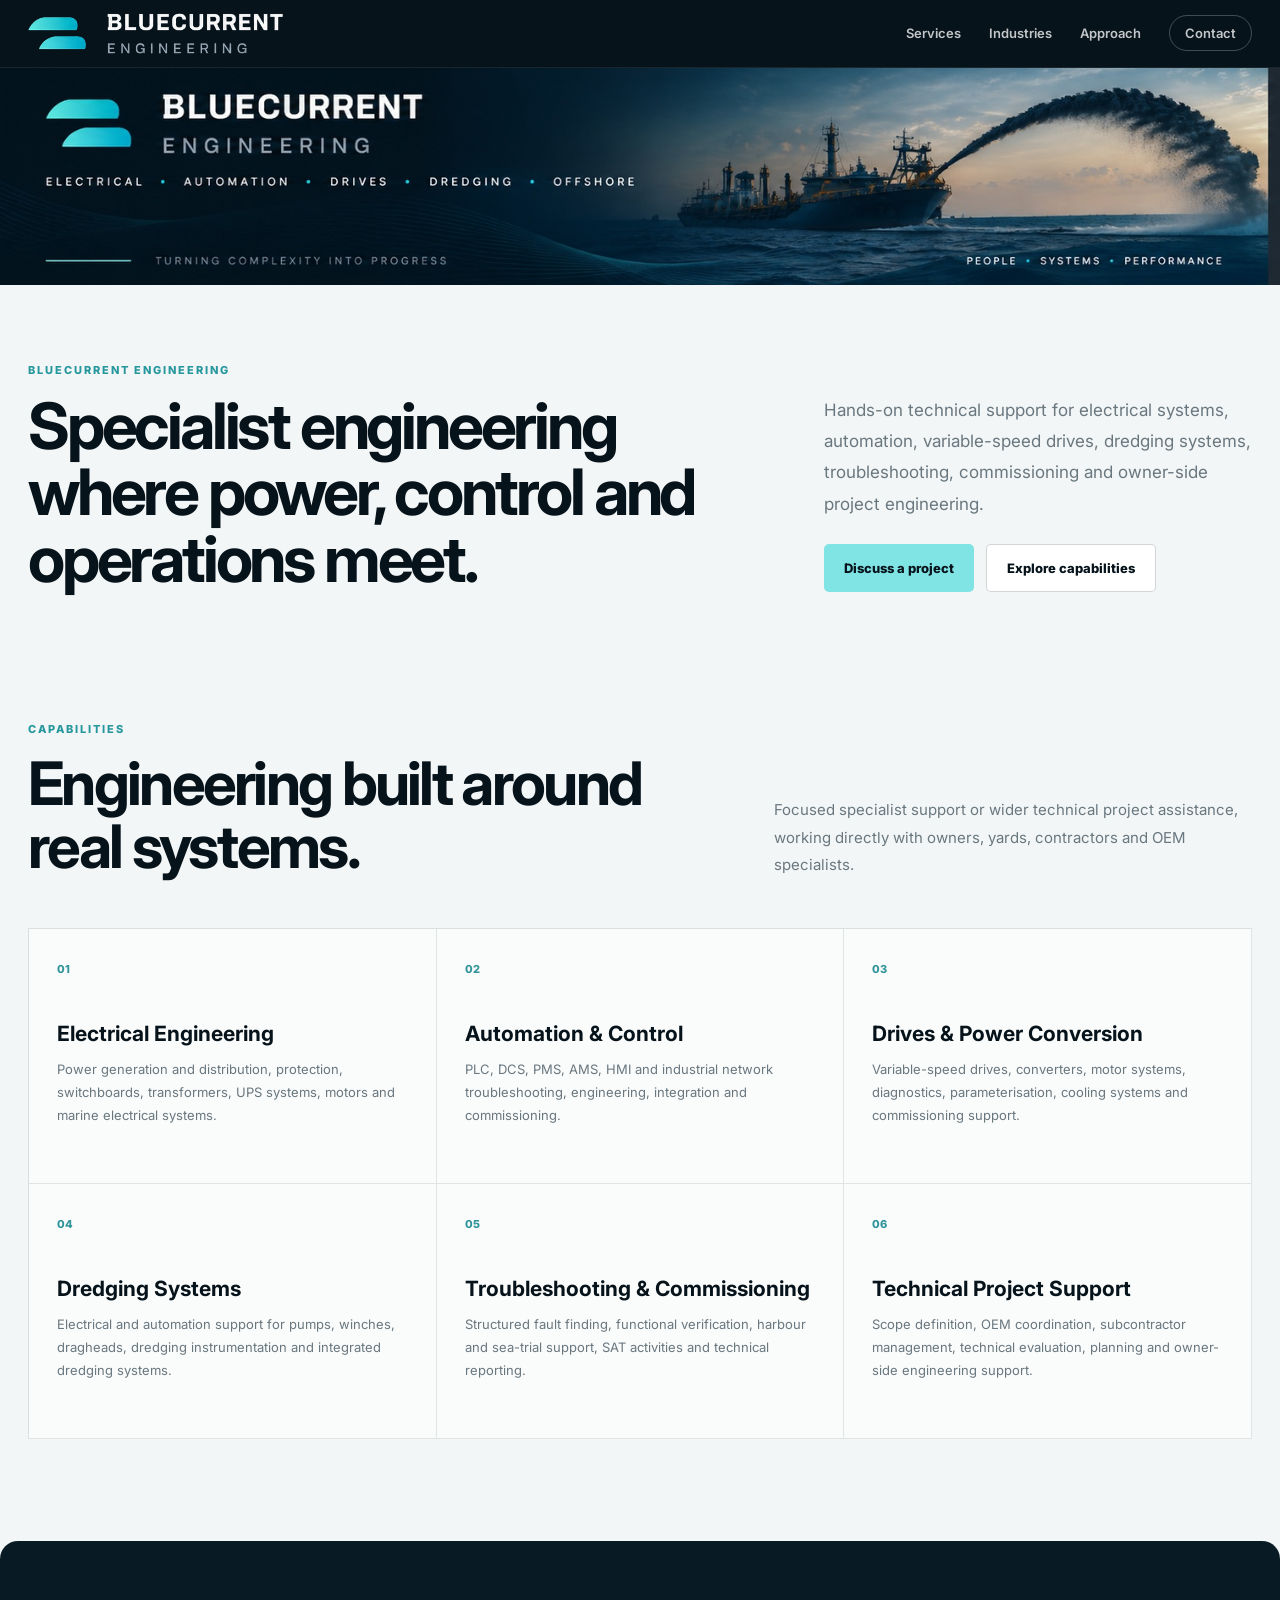
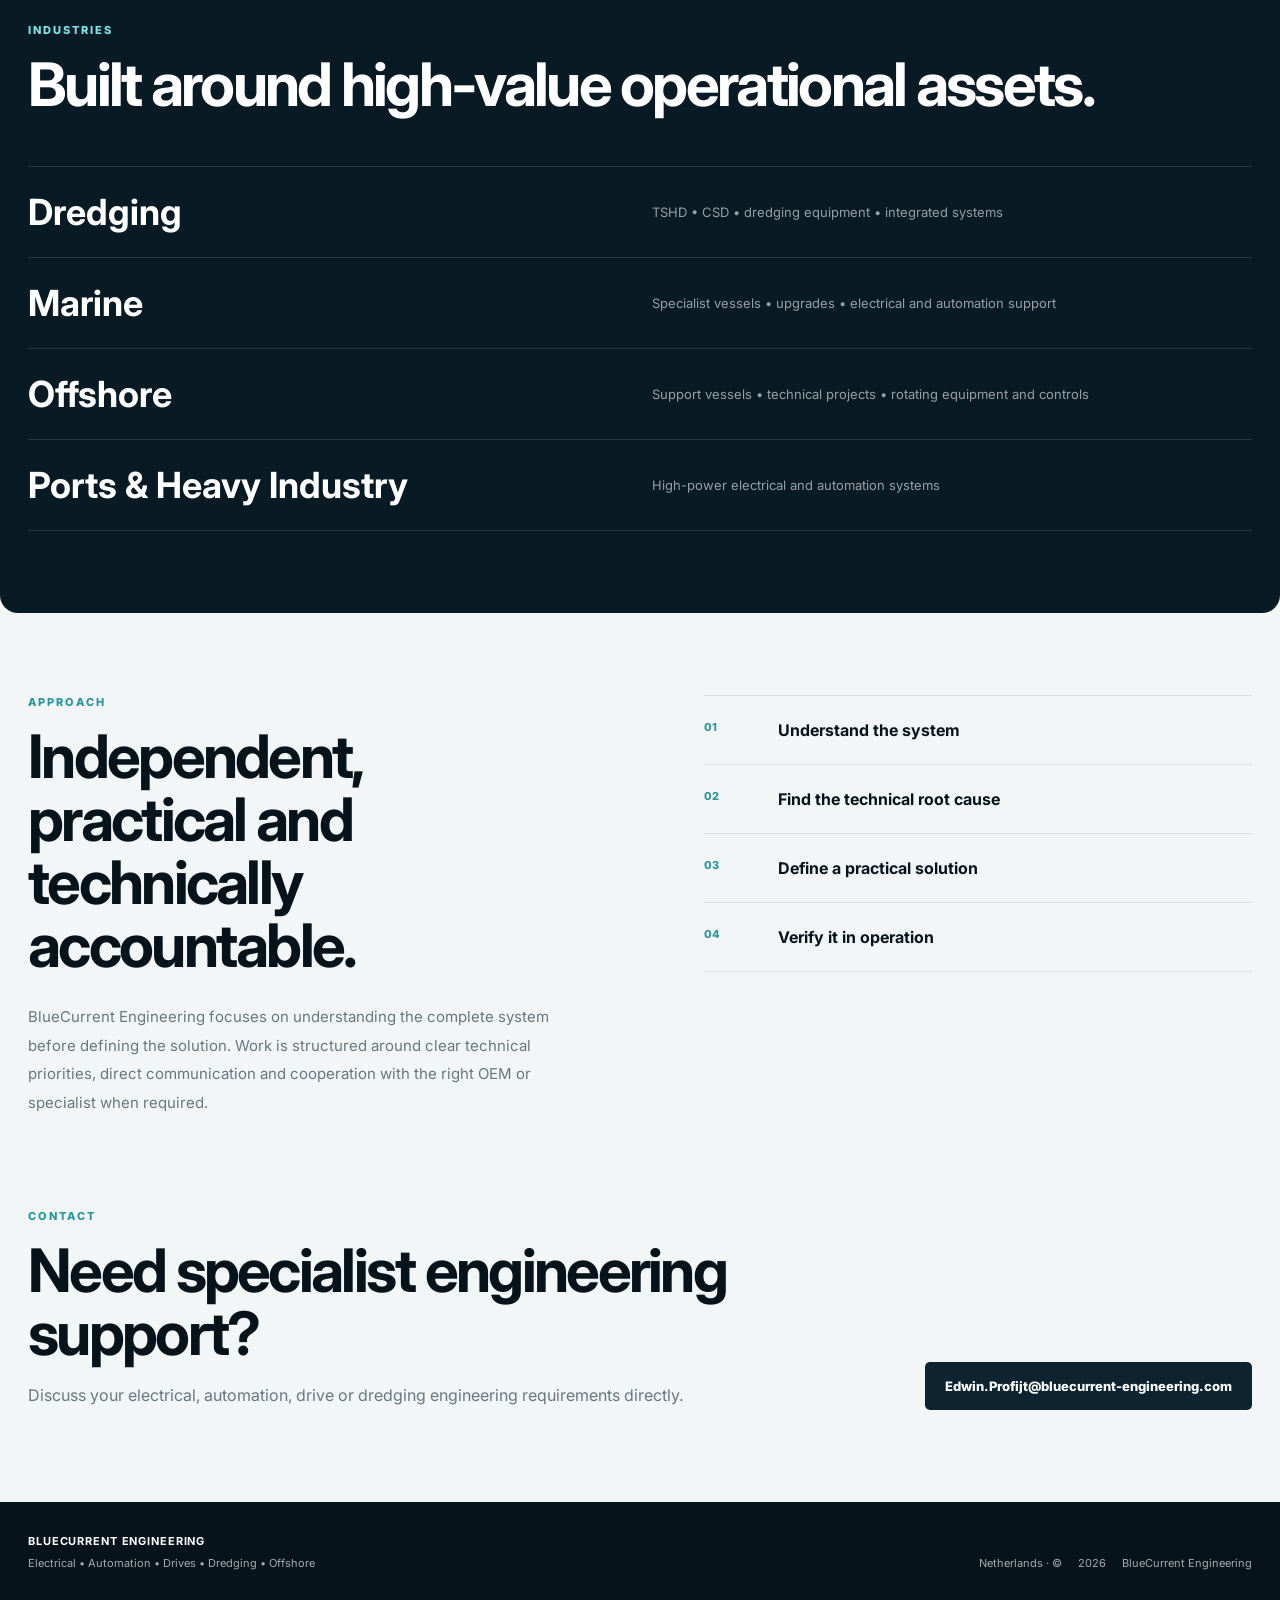
==== index.html @ d7be3de4 "Force refreshed compact header assets" ====
<!doctype html>
<html lang="en">
<head>
  <meta charset="utf-8">
  <meta name="viewport" content="width=device-width, initial-scale=1">
  <meta name="description" content="BlueCurrent Engineering — independent electrical, automation and drives engineering consultancy for dredging, marine and offshore operations.">
  <title>BlueCurrent Engineering</title>
  <link rel="preconnect" href="https://fonts.googleapis.com">
  <link rel="preconnect" href="https://fonts.gstatic.com" crossorigin>
  <link href="https://fonts.googleapis.com/css2?family=Inter:wght@400;500;600;700;800&display=swap" rel="stylesheet">
  <link rel="stylesheet" href="styles.css?v=20260905-3">
</head>
<body>
  <header class="site-header">
    <div class="nav-wrap">
      <a href="#top" class="brand" aria-label="BlueCurrent Engineering home"><img class="brand-logo" src="assets/bluecurrent-logo-header.png?v=20260905-3" alt="" aria-hidden="true"></a>
      <nav class="nav" aria-label="Main navigation">
        <a href="#services">Services</a><a href="#industries">Industries</a><a href="#approach">Approach</a>
        <a class="nav-cta" href="mailto:Edwin.Profijt@bluecurrent-engineering.com">Contact</a>
      </nav>
    </div>
  </header>

  <main id="top">
    <section class="hero-cover" aria-label="BlueCurrent Engineering">
      <img src="assets/hero-cover.jpg" alt="BlueCurrent Engineering — Electrical, Automation, Drives, Dredging and Offshore">
    </section>

    <section class="intro">
      <div class="intro-grid">
        <div>
          <span class="section-kicker">BlueCurrent Engineering</span>
          <h1>Specialist engineering where power, control and operations meet.</h1>
        </div>
        <div class="intro-side">
          <p>Hands-on technical support for electrical systems, automation, variable-speed drives, dredging systems, troubleshooting, commissioning and owner-side project engineering.</p>
          <div class="intro-actions">
            <a class="button button-primary" href="mailto:Edwin.Profijt@bluecurrent-engineering.com">Discuss a project</a>
            <a class="button button-dark-outline" href="#services">Explore capabilities</a>
          </div>
        </div>
      </div>
    </section>

    <section class="section" id="services">
      <div class="section-heading"><div><span class="section-kicker">Capabilities</span><h2>Engineering built around real systems.</h2></div><p>Focused specialist support or wider technical project assistance, working directly with owners, yards, contractors and OEM specialists.</p></div>
      <div class="service-grid">
        <article class="service-card"><span>01</span><h3>Electrical Engineering</h3><p>Power generation and distribution, protection, switchboards, transformers, UPS systems, motors and marine electrical systems.</p></article>
        <article class="service-card"><span>02</span><h3>Automation &amp; Control</h3><p>PLC, DCS, PMS, AMS, HMI and industrial network troubleshooting, engineering, integration and commissioning.</p></article>
        <article class="service-card"><span>03</span><h3>Drives &amp; Power Conversion</h3><p>Variable-speed drives, converters, motor systems, diagnostics, parameterisation, cooling systems and commissioning support.</p></article>
        <article class="service-card"><span>04</span><h3>Dredging Systems</h3><p>Electrical and automation support for pumps, winches, dragheads, dredging instrumentation and integrated dredging systems.</p></article>
        <article class="service-card"><span>05</span><h3>Troubleshooting &amp; Commissioning</h3><p>Structured fault finding, functional verification, harbour and sea-trial support, SAT activities and technical reporting.</p></article>
        <article class="service-card"><span>06</span><h3>Technical Project Support</h3><p>Scope definition, OEM coordination, subcontractor management, technical evaluation, planning and owner-side engineering support.</p></article>
      </div>
    </section>

    <section class="section industries" id="industries">
      <div class="section-heading compact"><div><span class="section-kicker">Industries</span><h2>Built around high-value operational assets.</h2></div></div>
      <div class="industry-list"><div><strong>Dredging</strong><span>TSHD • CSD • dredging equipment • integrated systems</span></div><div><strong>Marine</strong><span>Specialist vessels • upgrades • electrical and automation support</span></div><div><strong>Offshore</strong><span>Support vessels • technical projects • rotating equipment and controls</span></div><div><strong>Ports &amp; Heavy Industry</strong><span>High-power electrical and automation systems</span></div></div>
    </section>

    <section class="section approach" id="approach">
      <div class="approach-copy"><span class="section-kicker">Approach</span><h2>Independent, practical and technically accountable.</h2><p>BlueCurrent Engineering focuses on understanding the complete system before defining the solution. Work is structured around clear technical priorities, direct communication and cooperation with the right OEM or specialist when required.</p></div>
      <div class="principles"><div><span>01</span><strong>Understand the system</strong></div><div><span>02</span><strong>Find the technical root cause</strong></div><div><span>03</span><strong>Define a practical solution</strong></div><div><span>04</span><strong>Verify it in operation</strong></div></div>
    </section>

    <section class="contact"><div><span class="section-kicker">Contact</span><h2>Need specialist engineering support?</h2><p>Discuss your electrical, automation, drive or dredging engineering requirements directly.</p></div><a class="button button-dark" href="mailto:Edwin.Profijt@bluecurrent-engineering.com">Edwin.Profijt@bluecurrent-engineering.com</a></section>
  </main>

  <footer><div><strong>BLUECURRENT ENGINEERING</strong><span>Electrical • Automation • Drives • Dredging • Offshore</span></div><div>Netherlands · © <span id="year"></span> BlueCurrent Engineering</div></footer>
  <script src="script.js"></script>
</body>
</html>
---- styles.css ----
:root{--ink:#07131b;--paper:#f3f6f7;--white:#fff;--line:rgba(7,19,27,.10);--muted:#69777f;--accent:#17b7bf;--accent-soft:#80e4e5}*{box-sizing:border-box}html{scroll-behavior:smooth}body{margin:0;font-family:"Inter",system-ui,-apple-system,BlinkMacSystemFont,"Segoe UI",sans-serif;color:var(--ink);background:var(--paper);-webkit-font-smoothing:antialiased}a{text-decoration:none;color:inherit}.site-header{position:sticky;top:0;z-index:50;background:#07131b;border-bottom:1px solid rgba(255,255,255,.08)}.nav-wrap{max-width:1440px;margin:0 auto;padding:12px 28px;display:flex;align-items:center;justify-content:space-between;gap:24px}.brand{display:flex;align-items:center;gap:14px;color:#fff}.brand-logo{display:block;width:255px;height:auto;flex:0 1 auto}.nav{display:flex;align-items:center;gap:28px;color:rgba(255,255,255,.76);font-size:13px;font-weight:600}.nav a:hover{color:#fff}.nav-cta{padding:9px 15px;border:1px solid rgba(255,255,255,.24);border-radius:999px}.hero-cover{width:100%;background:#061722;overflow:hidden}.hero-cover img{display:block;width:100%;height:auto;max-width:none;object-fit:contain}.intro{max-width:1440px;margin:0 auto;padding:78px 28px 48px}.section-kicker{display:block;margin-bottom:16px;font-size:11px;font-weight:800;letter-spacing:.18em;text-transform:uppercase;color:#27979e}.intro-grid{display:grid;grid-template-columns:minmax(0,1.1fr) minmax(300px,.65fr);gap:72px;align-items:end}.intro h1{margin:0;max-width:900px;font-size:clamp(42px,5vw,66px);line-height:1.04;letter-spacing:-.05em}.intro-side p{margin:0;color:var(--muted);font-size:17px;line-height:1.85}.intro-actions{display:flex;gap:12px;flex-wrap:wrap;margin-top:24px}.button{display:inline-flex;align-items:center;justify-content:center;min-height:48px;padding:0 20px;border-radius:5px;font-size:13px;font-weight:800}.button-primary{background:var(--accent-soft);color:var(--ink)}.button-dark-outline{border:1px solid rgba(7,19,27,.18);color:var(--ink);background:#fff}.button-dark{background:#0d2430;color:#fff}.section{max-width:1440px;margin:0 auto;padding:82px 28px}.section-heading{display:grid;grid-template-columns:minmax(0,1fr) minmax(320px,.7fr);gap:64px;align-items:end;margin-bottom:50px}.section-heading.compact{grid-template-columns:1fr}.section h2,.contact h2{margin:0;font-size:clamp(38px,4.8vw,60px);line-height:1.05;letter-spacing:-.045em}.section-heading p{margin:0;color:var(--muted);line-height:1.82;font-size:15px}.service-grid{display:grid;grid-template-columns:repeat(3,1fr);border-top:1px solid var(--line);border-left:1px solid var(--line)}.service-card{min-height:255px;padding:28px;background:rgba(255,255,255,.58);border-right:1px solid var(--line);border-bottom:1px solid var(--line)}.service-card>span{color:#31959b;font-size:11px;font-weight:800}.service-card h3{margin:44px 0 12px;font-size:21px}.service-card p{margin:0;color:var(--muted);font-size:13px;line-height:1.75}.industries{background:#081b24;color:#fff;border-radius:18px;overflow:hidden;margin-top:20px}.industries .section-kicker{color:var(--accent-soft)}.industry-list{border-top:1px solid rgba(255,255,255,.12)}.industry-list>div{display:grid;grid-template-columns:1fr 1fr;gap:24px;padding:23px 0;border-bottom:1px solid rgba(255,255,255,.12)}.industry-list strong{font-size:clamp(24px,3vw,36px);font-weight:700}.industry-list span{align-self:center;color:rgba(255,255,255,.58);font-size:13px}.approach{display:grid;grid-template-columns:1fr 1fr;gap:10vw}.approach-copy p{margin:26px 0 0;color:var(--muted);line-height:1.9;font-size:15px}.principles{border-top:1px solid var(--line)}.principles div{display:grid;grid-template-columns:56px 1fr;gap:18px;padding:24px 0;border-bottom:1px solid var(--line)}.principles span{color:#31959b;font-size:11px;font-weight:800}.principles strong{font-size:16px}.contact{max-width:1440px;margin:0 auto;padding:10px 28px 92px;display:grid;grid-template-columns:1fr auto;gap:48px;align-items:end}.contact p{margin:16px 0 0;color:var(--muted);line-height:1.8}footer{background:#07131b;color:rgba(255,255,255,.64);display:flex;justify-content:space-between;gap:24px;padding:32px max(28px,calc((100vw - 1384px)/2));font-size:11px}footer>div:first-child{display:flex;flex-direction:column;gap:8px}footer>div:last-child{display:flex;gap:16px;align-items:end}footer strong{color:#fff;letter-spacing:.08em}@media(max-width:1050px){.intro-grid,.section-heading,.approach,.contact{grid-template-columns:1fr}.service-grid{grid-template-columns:repeat(2,1fr)}}@media(max-width:760px){.nav a:not(.nav-cta){display:none}.industry-list>div{grid-template-columns:1fr}.hero-cover{overflow:hidden}.hero-cover img{width:100%;max-width:none;transform:none}}@media(max-width:620px){.nav-wrap,.intro,.section,.contact{padding-left:20px;padding-right:20px}.brand-logo{width:205px}.intro-actions{flex-direction:column;align-items:stretch}.service-grid{grid-template-columns:1fr}footer{flex-direction:column;padding:28px 20px}footer>div:last-child{align-items:flex-start;flex-direction:column;gap:8px}}
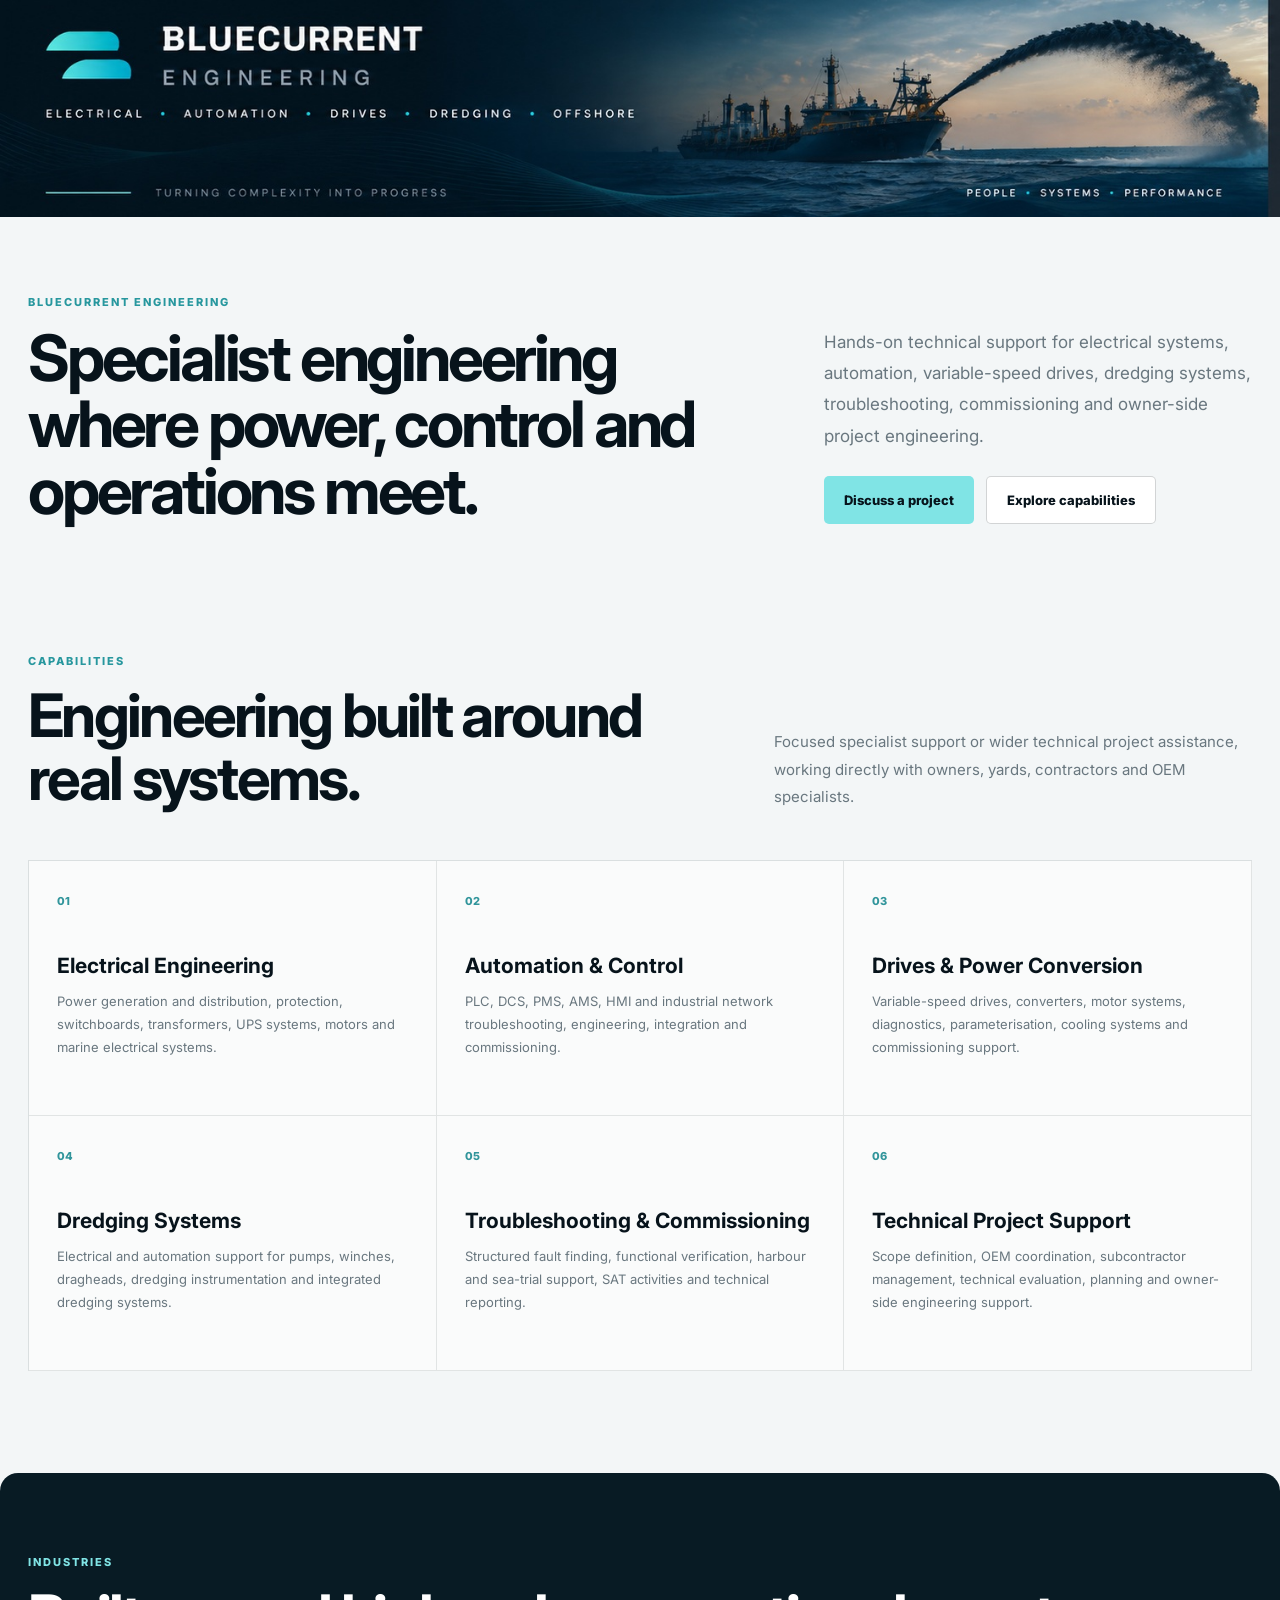
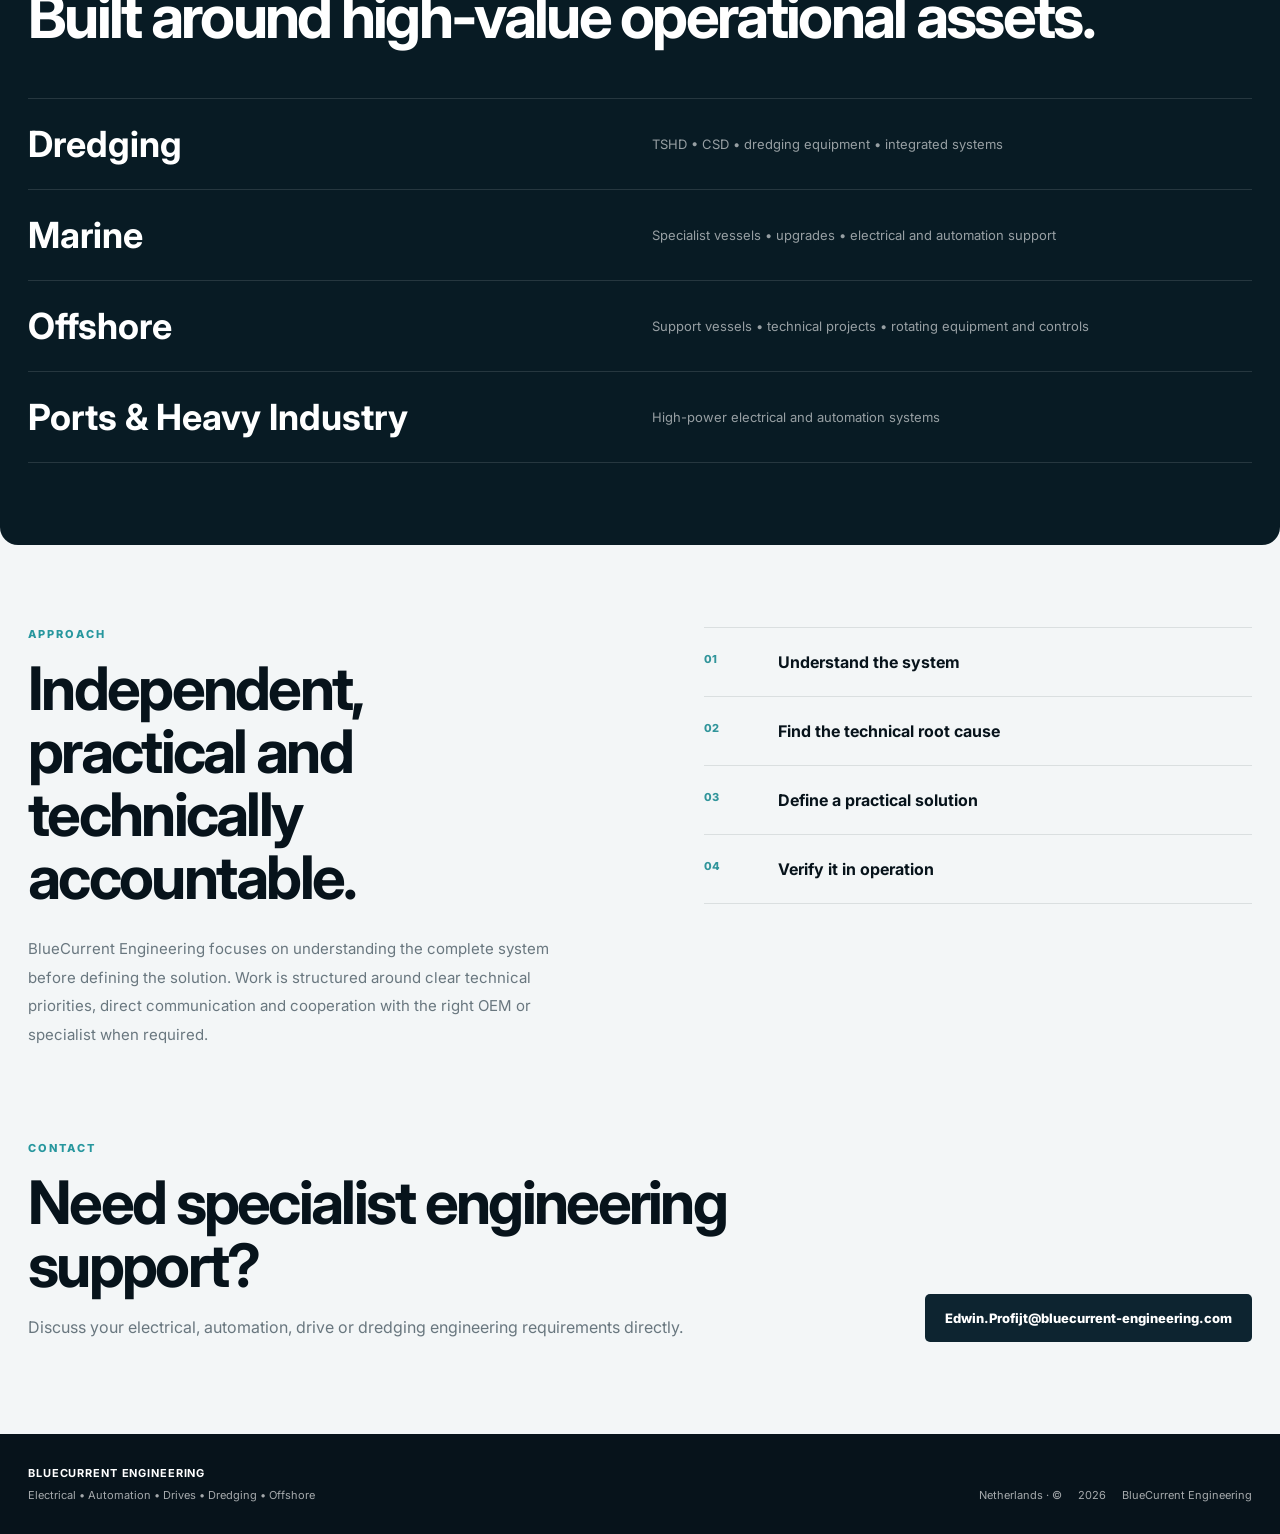
==== commit 1cb851a8: "Remove separate navigation header" ====
--- a/index.html
+++ b/index.html
@@ -8,18 +8,9 @@
   <link rel="preconnect" href="https://fonts.googleapis.com">
   <link rel="preconnect" href="https://fonts.gstatic.com" crossorigin>
   <link href="https://fonts.googleapis.com/css2?family=Inter:wght@400;500;600;700;800&display=swap" rel="stylesheet">
-  <link rel="stylesheet" href="styles.css?v=20260905-3">
+  <link rel="stylesheet" href="styles.css?v=20260905-4">
 </head>
 <body>
-  <header class="site-header">
-    <div class="nav-wrap">
-      <a href="#top" class="brand" aria-label="BlueCurrent Engineering home"><img class="brand-logo" src="assets/bluecurrent-logo-header.png?v=20260905-3" alt="" aria-hidden="true"></a>
-      <nav class="nav" aria-label="Main navigation">
-        <a href="#services">Services</a><a href="#industries">Industries</a><a href="#approach">Approach</a>
-        <a class="nav-cta" href="mailto:Edwin.Profijt@bluecurrent-engineering.com">Contact</a>
-      </nav>
-    </div>
-  </header>
 
   <main id="top">
     <section class="hero-cover" aria-label="BlueCurrent Engineering">
--- a/styles.css
+++ b/styles.css
@@ -1 +1 @@
-:root{--ink:#07131b;--paper:#f3f6f7;--white:#fff;--line:rgba(7,19,27,.10);--muted:#69777f;--accent:#17b7bf;--accent-soft:#80e4e5}*{box-sizing:border-box}html{scroll-behavior:smooth}body{margin:0;font-family:"Inter",system-ui,-apple-system,BlinkMacSystemFont,"Segoe UI",sans-serif;color:var(--ink);background:var(--paper);-webkit-font-smoothing:antialiased}a{text-decoration:none;color:inherit}.site-header{position:sticky;top:0;z-index:50;background:#07131b;border-bottom:1px solid rgba(255,255,255,.08)}.nav-wrap{max-width:1440px;margin:0 auto;padding:12px 28px;display:flex;align-items:center;justify-content:space-between;gap:24px}.brand{display:flex;align-items:center;gap:14px;color:#fff}.brand-logo{display:block;width:255px;height:auto;flex:0 1 auto}.nav{display:flex;align-items:center;gap:28px;color:rgba(255,255,255,.76);font-size:13px;font-weight:600}.nav a:hover{color:#fff}.nav-cta{padding:9px 15px;border:1px solid rgba(255,255,255,.24);border-radius:999px}.hero-cover{width:100%;background:#061722;overflow:hidden}.hero-cover img{display:block;width:100%;height:auto;max-width:none;object-fit:contain}.intro{max-width:1440px;margin:0 auto;padding:78px 28px 48px}.section-kicker{display:block;margin-bottom:16px;font-size:11px;font-weight:800;letter-spacing:.18em;text-transform:uppercase;color:#27979e}.intro-grid{display:grid;grid-template-columns:minmax(0,1.1fr) minmax(300px,.65fr);gap:72px;align-items:end}.intro h1{margin:0;max-width:900px;font-size:clamp(42px,5vw,66px);line-height:1.04;letter-spacing:-.05em}.intro-side p{margin:0;color:var(--muted);font-size:17px;line-height:1.85}.intro-actions{display:flex;gap:12px;flex-wrap:wrap;margin-top:24px}.button{display:inline-flex;align-items:center;justify-content:center;min-height:48px;padding:0 20px;border-radius:5px;font-size:13px;font-weight:800}.button-primary{background:var(--accent-soft);color:var(--ink)}.button-dark-outline{border:1px solid rgba(7,19,27,.18);color:var(--ink);background:#fff}.button-dark{background:#0d2430;color:#fff}.section{max-width:1440px;margin:0 auto;padding:82px 28px}.section-heading{display:grid;grid-template-columns:minmax(0,1fr) minmax(320px,.7fr);gap:64px;align-items:end;margin-bottom:50px}.section-heading.compact{grid-template-columns:1fr}.section h2,.contact h2{margin:0;font-size:clamp(38px,4.8vw,60px);line-height:1.05;letter-spacing:-.045em}.section-heading p{margin:0;color:var(--muted);line-height:1.82;font-size:15px}.service-grid{display:grid;grid-template-columns:repeat(3,1fr);border-top:1px solid var(--line);border-left:1px solid var(--line)}.service-card{min-height:255px;padding:28px;background:rgba(255,255,255,.58);border-right:1px solid var(--line);border-bottom:1px solid var(--line)}.service-card>span{color:#31959b;font-size:11px;font-weight:800}.service-card h3{margin:44px 0 12px;font-size:21px}.service-card p{margin:0;color:var(--muted);font-size:13px;line-height:1.75}.industries{background:#081b24;color:#fff;border-radius:18px;overflow:hidden;margin-top:20px}.industries .section-kicker{color:var(--accent-soft)}.industry-list{border-top:1px solid rgba(255,255,255,.12)}.industry-list>div{display:grid;grid-template-columns:1fr 1fr;gap:24px;padding:23px 0;border-bottom:1px solid rgba(255,255,255,.12)}.industry-list strong{font-size:clamp(24px,3vw,36px);font-weight:700}.industry-list span{align-self:center;color:rgba(255,255,255,.58);font-size:13px}.approach{display:grid;grid-template-columns:1fr 1fr;gap:10vw}.approach-copy p{margin:26px 0 0;color:var(--muted);line-height:1.9;font-size:15px}.principles{border-top:1px solid var(--line)}.principles div{display:grid;grid-template-columns:56px 1fr;gap:18px;padding:24px 0;border-bottom:1px solid var(--line)}.principles span{color:#31959b;font-size:11px;font-weight:800}.principles strong{font-size:16px}.contact{max-width:1440px;margin:0 auto;padding:10px 28px 92px;display:grid;grid-template-columns:1fr auto;gap:48px;align-items:end}.contact p{margin:16px 0 0;color:var(--muted);line-height:1.8}footer{background:#07131b;color:rgba(255,255,255,.64);display:flex;justify-content:space-between;gap:24px;padding:32px max(28px,calc((100vw - 1384px)/2));font-size:11px}footer>div:first-child{display:flex;flex-direction:column;gap:8px}footer>div:last-child{display:flex;gap:16px;align-items:end}footer strong{color:#fff;letter-spacing:.08em}@media(max-width:1050px){.intro-grid,.section-heading,.approach,.contact{grid-template-columns:1fr}.service-grid{grid-template-columns:repeat(2,1fr)}}@media(max-width:760px){.nav a:not(.nav-cta){display:none}.industry-list>div{grid-template-columns:1fr}.hero-cover{overflow:hidden}.hero-cover img{width:100%;max-width:none;transform:none}}@media(max-width:620px){.nav-wrap,.intro,.section,.contact{padding-left:20px;padding-right:20px}.brand-logo{width:205px}.intro-actions{flex-direction:column;align-items:stretch}.service-grid{grid-template-columns:1fr}footer{flex-direction:column;padding:28px 20px}footer>div:last-child{align-items:flex-start;flex-direction:column;gap:8px}}+:root{--ink:#07131b;--paper:#f3f6f7;--white:#fff;--line:rgba(7,19,27,.10);--muted:#69777f;--accent:#17b7bf;--accent-soft:#80e4e5}*{box-sizing:border-box}html{scroll-behavior:smooth}body{margin:0;font-family:"Inter",system-ui,-apple-system,BlinkMacSystemFont,"Segoe UI",sans-serif;color:var(--ink);background:var(--paper);-webkit-font-smoothing:antialiased}a{text-decoration:none;color:inherit}.site-header{position:sticky;top:0;z-index:50;background:#07131b;border-bottom:1px solid rgba(255,255,255,.08)}.nav-wrap{max-width:1440px;margin:0 auto;padding:12px 28px;display:flex;align-items:center;justify-content:space-between;gap:24px}.brand{display:flex;align-items:center;min-width:0;color:#fff}.brand-logo{display:block;width:auto;height:38px;max-width:225px;object-fit:contain;flex:0 1 auto}.nav{display:flex;align-items:center;gap:28px;color:rgba(255,255,255,.76);font-size:13px;font-weight:600}.nav a:hover{color:#fff}.nav-cta{padding:9px 15px;border:1px solid rgba(255,255,255,.24);border-radius:999px}.hero-cover{width:100%;background:#061722;overflow:hidden}.hero-cover img{display:block;width:100%;height:auto;max-width:none;object-fit:contain}.intro{max-width:1440px;margin:0 auto;padding:78px 28px 48px}.section-kicker{display:block;margin-bottom:16px;font-size:11px;font-weight:800;letter-spacing:.18em;text-transform:uppercase;color:#27979e}.intro-grid{display:grid;grid-template-columns:minmax(0,1.1fr) minmax(300px,.65fr);gap:72px;align-items:end}.intro h1{margin:0;max-width:900px;font-size:clamp(42px,5vw,66px);line-height:1.04;letter-spacing:-.05em}.intro-side p{margin:0;color:var(--muted);font-size:17px;line-height:1.85}.intro-actions{display:flex;gap:12px;flex-wrap:wrap;margin-top:24px}.button{display:inline-flex;align-items:center;justify-content:center;min-height:48px;padding:0 20px;border-radius:5px;font-size:13px;font-weight:800}.button-primary{background:var(--accent-soft);color:var(--ink)}.button-dark-outline{border:1px solid rgba(7,19,27,.18);color:var(--ink);background:#fff}.button-dark{background:#0d2430;color:#fff}.section{max-width:1440px;margin:0 auto;padding:82px 28px}.section-heading{display:grid;grid-template-columns:minmax(0,1fr) minmax(320px,.7fr);gap:64px;align-items:end;margin-bottom:50px}.section-heading.compact{grid-template-columns:1fr}.section h2,.contact h2{margin:0;font-size:clamp(38px,4.8vw,60px);line-height:1.05;letter-spacing:-.045em}.section-heading p{margin:0;color:var(--muted);line-height:1.82;font-size:15px}.service-grid{display:grid;grid-template-columns:repeat(3,1fr);border-top:1px solid var(--line);border-left:1px solid var(--line)}.service-card{min-height:255px;padding:28px;background:rgba(255,255,255,.58);border-right:1px solid var(--line);border-bottom:1px solid var(--line)}.service-card>span{color:#31959b;font-size:11px;font-weight:800}.service-card h3{margin:44px 0 12px;font-size:21px}.service-card p{margin:0;color:var(--muted);font-size:13px;line-height:1.75}.industries{background:#081b24;color:#fff;border-radius:18px;overflow:hidden;margin-top:20px}.industries .section-kicker{color:var(--accent-soft)}.industry-list{border-top:1px solid rgba(255,255,255,.12)}.industry-list>div{display:grid;grid-template-columns:1fr 1fr;gap:24px;padding:23px 0;border-bottom:1px solid rgba(255,255,255,.12)}.industry-list strong{font-size:clamp(24px,3vw,36px);font-weight:700}.industry-list span{align-self:center;color:rgba(255,255,255,.58);font-size:13px}.approach{display:grid;grid-template-columns:1fr 1fr;gap:10vw}.approach-copy p{margin:26px 0 0;color:var(--muted);line-height:1.9;font-size:15px}.principles{border-top:1px solid var(--line)}.principles div{display:grid;grid-template-columns:56px 1fr;gap:18px;padding:24px 0;border-bottom:1px solid var(--line)}.principles span{color:#31959b;font-size:11px;font-weight:800}.principles strong{font-size:16px}.contact{max-width:1440px;margin:0 auto;padding:10px 28px 92px;display:grid;grid-template-columns:1fr auto;gap:48px;align-items:end}.contact p{margin:16px 0 0;color:var(--muted);line-height:1.8}footer{background:#07131b;color:rgba(255,255,255,.64);display:flex;justify-content:space-between;gap:24px;padding:32px max(28px,calc((100vw - 1384px)/2));font-size:11px}footer>div:first-child{display:flex;flex-direction:column;gap:8px}footer>div:last-child{display:flex;gap:16px;align-items:end}footer strong{color:#fff;letter-spacing:.08em}@media(max-width:1050px){.intro-grid,.section-heading,.approach,.contact{grid-template-columns:1fr}.service-grid{grid-template-columns:repeat(2,1fr)}}@media(max-width:760px){.industry-list>div{grid-template-columns:1fr}.hero-cover{position:sticky;top:0;z-index:50;overflow:hidden;box-shadow:0 1px 0 rgba(255,255,255,.10)}.hero-cover img{width:100%;max-width:none;transform:none}}@media(max-width:620px){.nav-wrap{padding:8px 20px;gap:12px}.intro,.section,.contact{padding-left:20px;padding-right:20px}.brand-logo{width:auto;height:28px;max-width:166px}.nav-cta{padding:8px 13px}.intro-actions{flex-direction:column;align-items:stretch}.service-grid{grid-template-columns:1fr}footer{flex-direction:column;padding:28px 20px}footer>div:last-child{align-items:flex-start;flex-direction:column;gap:8px}}
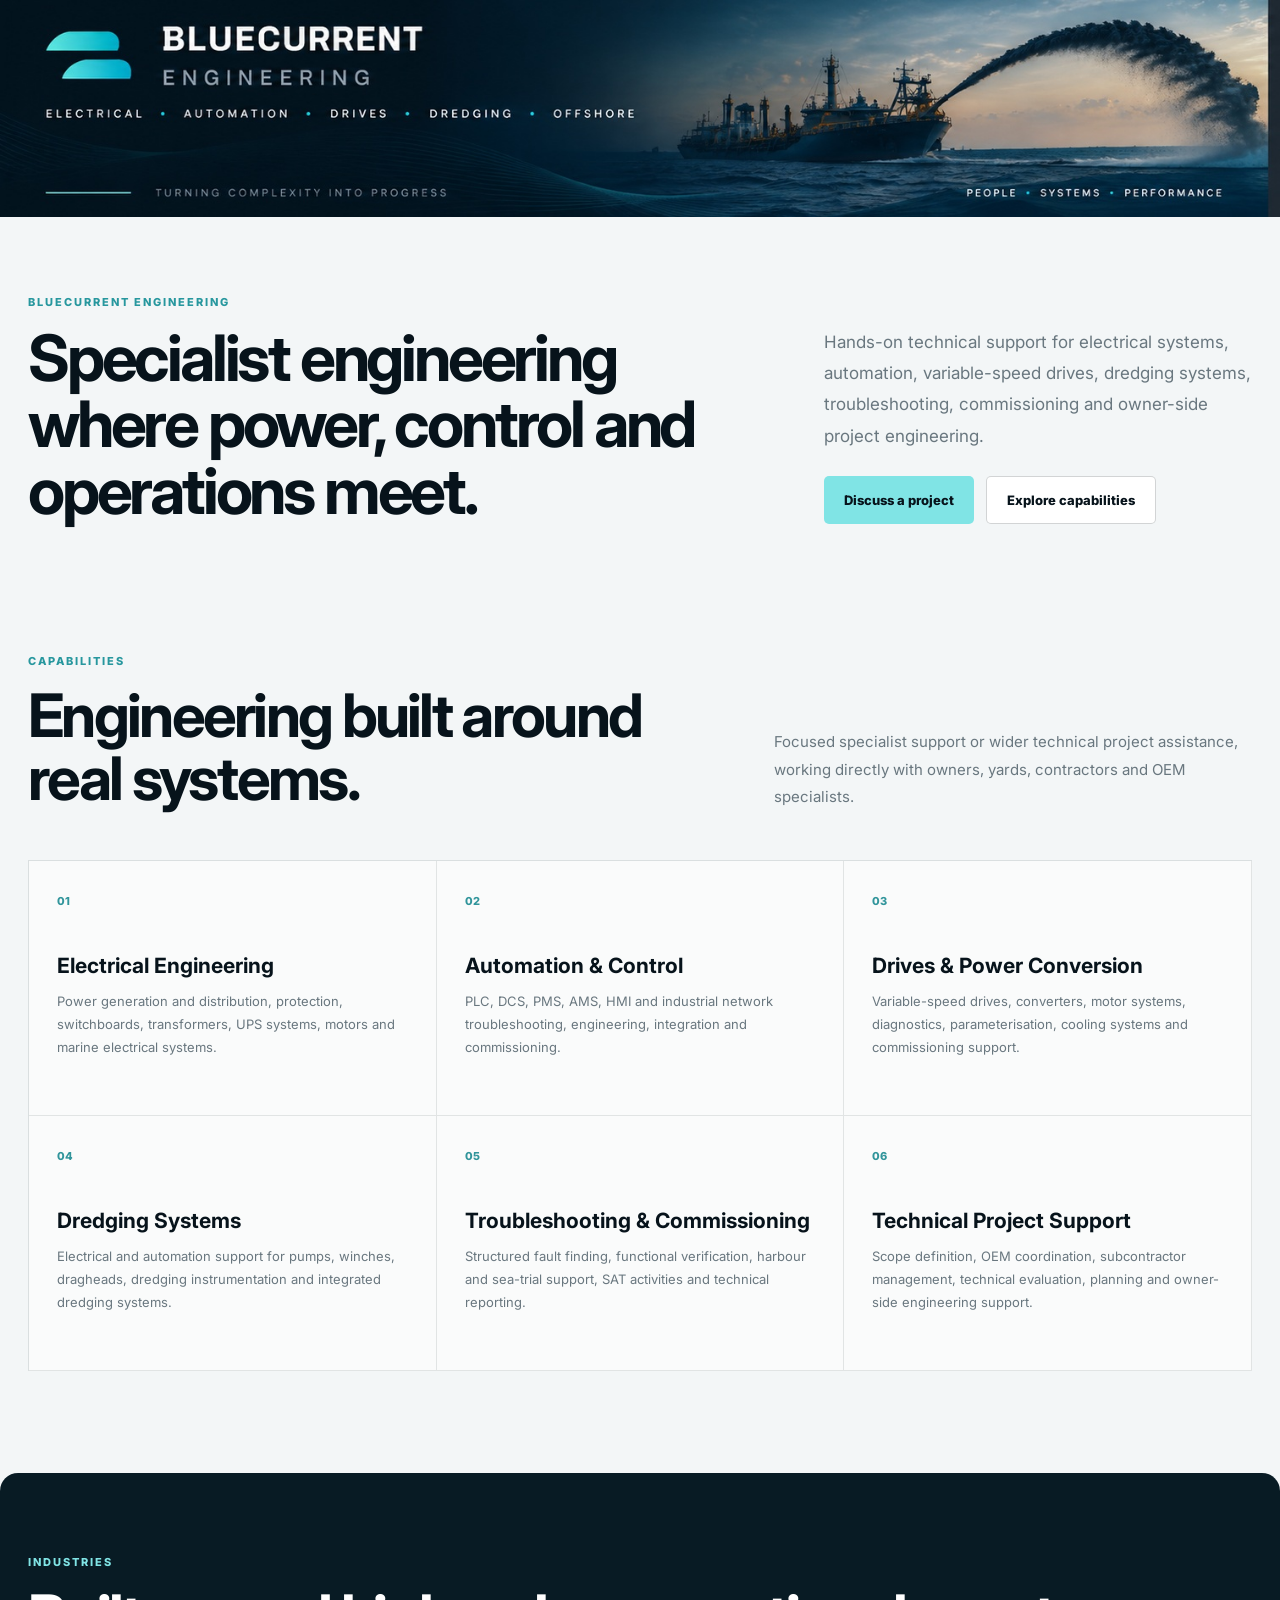
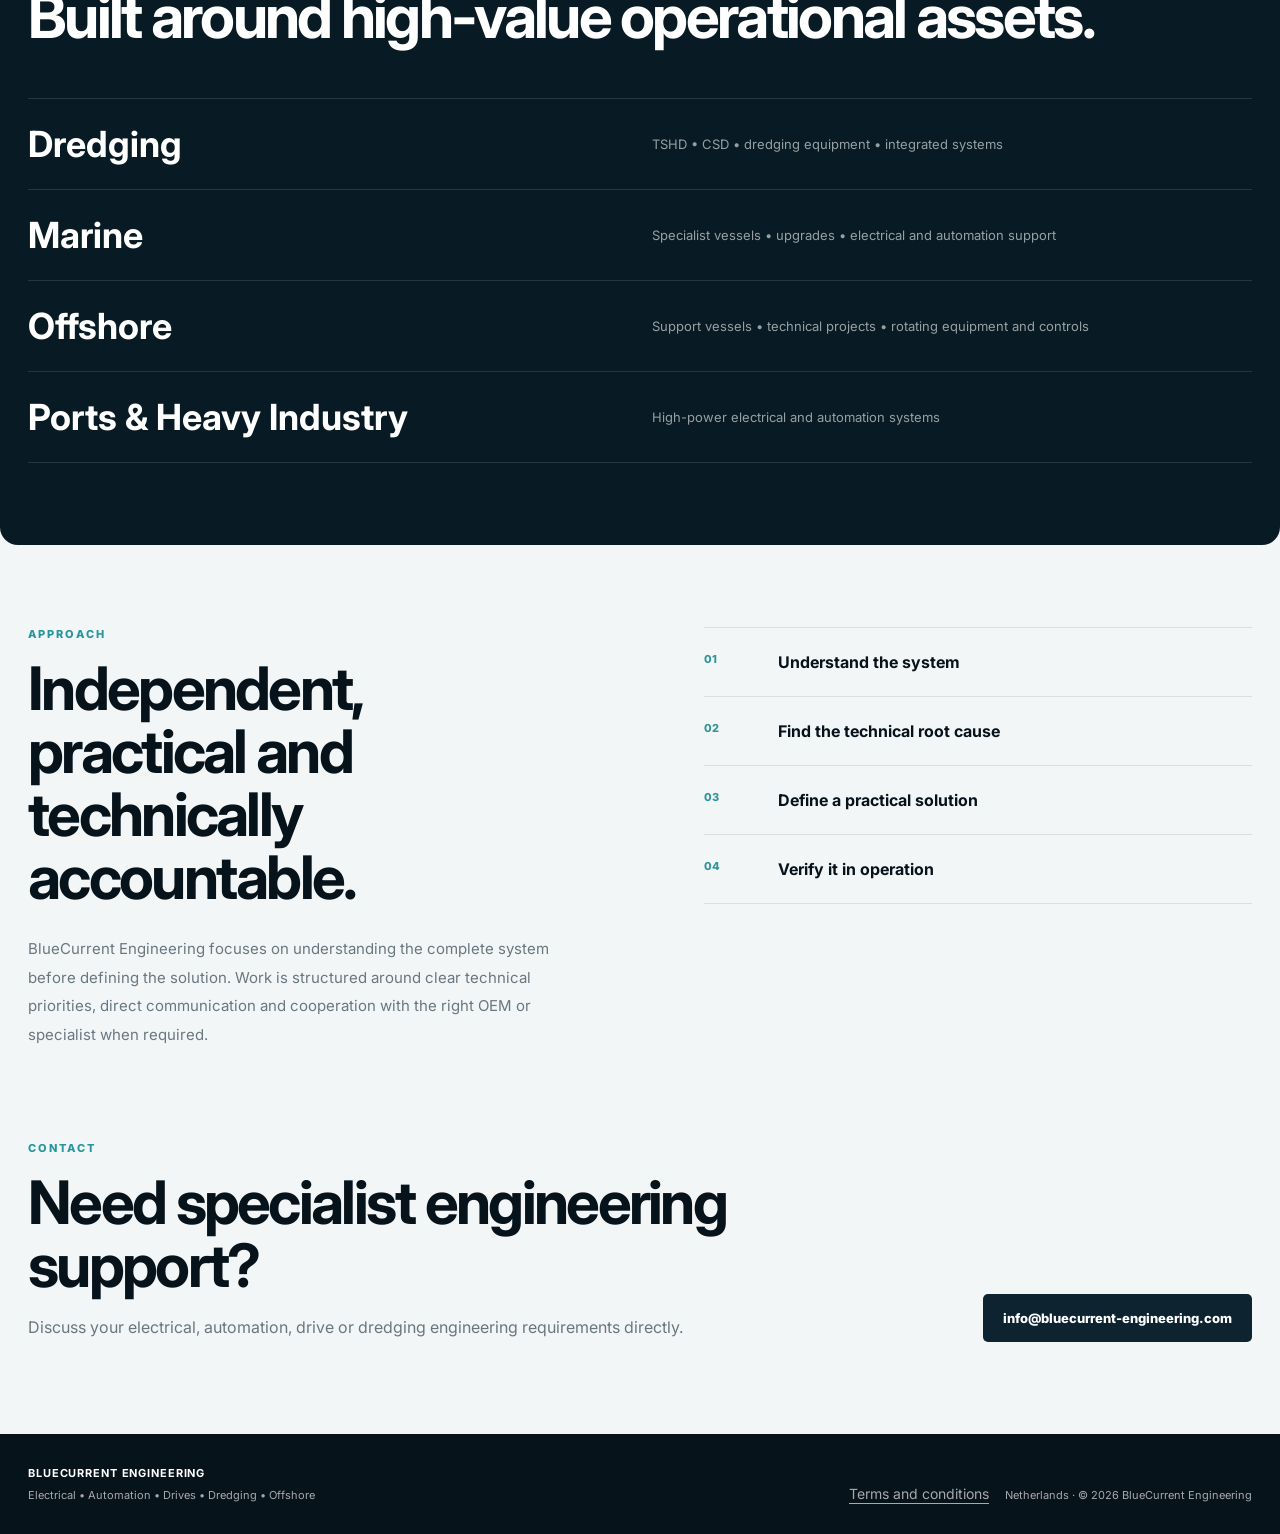
==== commit 2c07d207: "Update contact email and add General Terms and Conditions page" ====
--- a/index.html
+++ b/index.html
@@ -8,7 +8,7 @@
   <link rel="preconnect" href="https://fonts.googleapis.com">
   <link rel="preconnect" href="https://fonts.gstatic.com" crossorigin>
   <link href="https://fonts.googleapis.com/css2?family=Inter:wght@400;500;600;700;800&display=swap" rel="stylesheet">
-  <link rel="stylesheet" href="styles.css?v=20260905-4">
+  <link rel="stylesheet" href="styles.css?v=20260913-1">
 </head>
 <body>
 
@@ -26,7 +26,7 @@
         <div class="intro-side">
           <p>Hands-on technical support for electrical systems, automation, variable-speed drives, dredging systems, troubleshooting, commissioning and owner-side project engineering.</p>
           <div class="intro-actions">
-            <a class="button button-primary" href="mailto:Edwin.Profijt@bluecurrent-engineering.com">Discuss a project</a>
+            <a class="button button-primary" href="mailto:info@bluecurrent-engineering.com">Discuss a project</a>
             <a class="button button-dark-outline" href="#services">Explore capabilities</a>
           </div>
         </div>
@@ -55,10 +55,11 @@
       <div class="principles"><div><span>01</span><strong>Understand the system</strong></div><div><span>02</span><strong>Find the technical root cause</strong></div><div><span>03</span><strong>Define a practical solution</strong></div><div><span>04</span><strong>Verify it in operation</strong></div></div>
     </section>
 
-    <section class="contact"><div><span class="section-kicker">Contact</span><h2>Need specialist engineering support?</h2><p>Discuss your electrical, automation, drive or dredging engineering requirements directly.</p></div><a class="button button-dark" href="mailto:Edwin.Profijt@bluecurrent-engineering.com">Edwin.Profijt@bluecurrent-engineering.com</a></section>
+    <section class="contact"><div><span class="section-kicker">Contact</span><h2>Need specialist engineering support?</h2><p>Discuss your electrical, automation, drive or dredging engineering requirements directly.</p></div><a class="button button-dark" href="mailto:info@bluecurrent-engineering.com">info@bluecurrent-engineering.com</a></section>
   </main>
 
-  <footer><div><strong>BLUECURRENT ENGINEERING</strong><span>Electrical • Automation • Drives • Dredging • Offshore</span></div><div>Netherlands · © <span id="year"></span> BlueCurrent Engineering</div></footer>
+  <footer><div><strong>BLUECURRENT ENGINEERING</strong><span>Electrical • Automation • Drives • Dredging • Offshore</span></div><div><a href="terms-and-conditions.html">Terms and conditions</a><div>Netherlands · © <span id="year"></span> BlueCurrent Engineering</div></div></footer>
   <script src="script.js"></script>
 </body>
 </html>
+
--- a/styles.css
+++ b/styles.css
@@ -1 +1,3 @@
-:root{--ink:#07131b;--paper:#f3f6f7;--white:#fff;--line:rgba(7,19,27,.10);--muted:#69777f;--accent:#17b7bf;--accent-soft:#80e4e5}*{box-sizing:border-box}html{scroll-behavior:smooth}body{margin:0;font-family:"Inter",system-ui,-apple-system,BlinkMacSystemFont,"Segoe UI",sans-serif;color:var(--ink);background:var(--paper);-webkit-font-smoothing:antialiased}a{text-decoration:none;color:inherit}.site-header{position:sticky;top:0;z-index:50;background:#07131b;border-bottom:1px solid rgba(255,255,255,.08)}.nav-wrap{max-width:1440px;margin:0 auto;padding:12px 28px;display:flex;align-items:center;justify-content:space-between;gap:24px}.brand{display:flex;align-items:center;min-width:0;color:#fff}.brand-logo{display:block;width:auto;height:38px;max-width:225px;object-fit:contain;flex:0 1 auto}.nav{display:flex;align-items:center;gap:28px;color:rgba(255,255,255,.76);font-size:13px;font-weight:600}.nav a:hover{color:#fff}.nav-cta{padding:9px 15px;border:1px solid rgba(255,255,255,.24);border-radius:999px}.hero-cover{width:100%;background:#061722;overflow:hidden}.hero-cover img{display:block;width:100%;height:auto;max-width:none;object-fit:contain}.intro{max-width:1440px;margin:0 auto;padding:78px 28px 48px}.section-kicker{display:block;margin-bottom:16px;font-size:11px;font-weight:800;letter-spacing:.18em;text-transform:uppercase;color:#27979e}.intro-grid{display:grid;grid-template-columns:minmax(0,1.1fr) minmax(300px,.65fr);gap:72px;align-items:end}.intro h1{margin:0;max-width:900px;font-size:clamp(42px,5vw,66px);line-height:1.04;letter-spacing:-.05em}.intro-side p{margin:0;color:var(--muted);font-size:17px;line-height:1.85}.intro-actions{display:flex;gap:12px;flex-wrap:wrap;margin-top:24px}.button{display:inline-flex;align-items:center;justify-content:center;min-height:48px;padding:0 20px;border-radius:5px;font-size:13px;font-weight:800}.button-primary{background:var(--accent-soft);color:var(--ink)}.button-dark-outline{border:1px solid rgba(7,19,27,.18);color:var(--ink);background:#fff}.button-dark{background:#0d2430;color:#fff}.section{max-width:1440px;margin:0 auto;padding:82px 28px}.section-heading{display:grid;grid-template-columns:minmax(0,1fr) minmax(320px,.7fr);gap:64px;align-items:end;margin-bottom:50px}.section-heading.compact{grid-template-columns:1fr}.section h2,.contact h2{margin:0;font-size:clamp(38px,4.8vw,60px);line-height:1.05;letter-spacing:-.045em}.section-heading p{margin:0;color:var(--muted);line-height:1.82;font-size:15px}.service-grid{display:grid;grid-template-columns:repeat(3,1fr);border-top:1px solid var(--line);border-left:1px solid var(--line)}.service-card{min-height:255px;padding:28px;background:rgba(255,255,255,.58);border-right:1px solid var(--line);border-bottom:1px solid var(--line)}.service-card>span{color:#31959b;font-size:11px;font-weight:800}.service-card h3{margin:44px 0 12px;font-size:21px}.service-card p{margin:0;color:var(--muted);font-size:13px;line-height:1.75}.industries{background:#081b24;color:#fff;border-radius:18px;overflow:hidden;margin-top:20px}.industries .section-kicker{color:var(--accent-soft)}.industry-list{border-top:1px solid rgba(255,255,255,.12)}.industry-list>div{display:grid;grid-template-columns:1fr 1fr;gap:24px;padding:23px 0;border-bottom:1px solid rgba(255,255,255,.12)}.industry-list strong{font-size:clamp(24px,3vw,36px);font-weight:700}.industry-list span{align-self:center;color:rgba(255,255,255,.58);font-size:13px}.approach{display:grid;grid-template-columns:1fr 1fr;gap:10vw}.approach-copy p{margin:26px 0 0;color:var(--muted);line-height:1.9;font-size:15px}.principles{border-top:1px solid var(--line)}.principles div{display:grid;grid-template-columns:56px 1fr;gap:18px;padding:24px 0;border-bottom:1px solid var(--line)}.principles span{color:#31959b;font-size:11px;font-weight:800}.principles strong{font-size:16px}.contact{max-width:1440px;margin:0 auto;padding:10px 28px 92px;display:grid;grid-template-columns:1fr auto;gap:48px;align-items:end}.contact p{margin:16px 0 0;color:var(--muted);line-height:1.8}footer{background:#07131b;color:rgba(255,255,255,.64);display:flex;justify-content:space-between;gap:24px;padding:32px max(28px,calc((100vw - 1384px)/2));font-size:11px}footer>div:first-child{display:flex;flex-direction:column;gap:8px}footer>div:last-child{display:flex;gap:16px;align-items:end}footer strong{color:#fff;letter-spacing:.08em}@media(max-width:1050px){.intro-grid,.section-heading,.approach,.contact{grid-template-columns:1fr}.service-grid{grid-template-columns:repeat(2,1fr)}}@media(max-width:760px){.industry-list>div{grid-template-columns:1fr}.hero-cover{position:sticky;top:0;z-index:50;overflow:hidden;box-shadow:0 1px 0 rgba(255,255,255,.10)}.hero-cover img{width:100%;max-width:none;transform:none}}@media(max-width:620px){.nav-wrap{padding:8px 20px;gap:12px}.intro,.section,.contact{padding-left:20px;padding-right:20px}.brand-logo{width:auto;height:28px;max-width:166px}.nav-cta{padding:8px 13px}.intro-actions{flex-direction:column;align-items:stretch}.service-grid{grid-template-columns:1fr}footer{flex-direction:column;padding:28px 20px}footer>div:last-child{align-items:flex-start;flex-direction:column;gap:8px}}+:root{--ink:#07131b;--paper:#f3f6f7;--white:#fff;--line:rgba(7,19,27,.10);--muted:#69777f;--accent:#17b7bf;--accent-soft:#80e4e5}*{box-sizing:border-box}html{scroll-behavior:smooth}body{margin:0;font-family:"Inter",system-ui,-apple-system,BlinkMacSystemFont,"Segoe UI",sans-serif;color:var(--ink);background:var(--paper);-webkit-font-smoothing:antialiased}a{text-decoration:none;color:inherit}.site-header{position:sticky;top:0;z-index:50;background:#07131b;border-bottom:1px solid rgba(255,255,255,.08)}.nav-wrap{max-width:1440px;margin:0 auto;padding:12px 28px;display:flex;align-items:center;justify-content:space-between;gap:24px}.brand{display:flex;align-items:center;min-width:0;color:#fff}.brand-logo{display:block;width:auto;height:38px;max-width:225px;object-fit:contain;flex:0 1 auto}.nav{display:flex;align-items:center;gap:28px;color:rgba(255,255,255,.76);font-size:13px;font-weight:600}.nav a:hover{color:#fff}.nav-cta{padding:9px 15px;border:1px solid rgba(255,255,255,.24);border-radius:999px}.hero-cover{width:100%;background:#061722;overflow:hidden}.hero-cover img{display:block;width:100%;height:auto;max-width:none;object-fit:contain}.intro{max-width:1440px;margin:0 auto;padding:78px 28px 48px}.section-kicker{display:block;margin-bottom:16px;font-size:11px;font-weight:800;letter-spacing:.18em;text-transform:uppercase;color:#27979e}.intro-grid{display:grid;grid-template-columns:minmax(0,1.1fr) minmax(300px,.65fr);gap:72px;align-items:end}.intro h1{margin:0;max-width:900px;font-size:clamp(42px,5vw,66px);line-height:1.04;letter-spacing:-.05em}.intro-side p{margin:0;color:var(--muted);font-size:17px;line-height:1.85}.intro-actions{display:flex;gap:12px;flex-wrap:wrap;margin-top:24px}.button{display:inline-flex;align-items:center;justify-content:center;min-height:48px;padding:0 20px;border-radius:5px;font-size:13px;font-weight:800}.button-primary{background:var(--accent-soft);color:var(--ink)}.button-dark-outline{border:1px solid rgba(7,19,27,.18);color:var(--ink);background:#fff}.button-dark{background:#0d2430;color:#fff}.section{max-width:1440px;margin:0 auto;padding:82px 28px}.section-heading{display:grid;grid-template-columns:minmax(0,1fr) minmax(320px,.7fr);gap:64px;align-items:end;margin-bottom:50px}.section-heading.compact{grid-template-columns:1fr}.section h2,.contact h2{margin:0;font-size:clamp(38px,4.8vw,60px);line-height:1.05;letter-spacing:-.045em}.section-heading p{margin:0;color:var(--muted);line-height:1.82;font-size:15px}.service-grid{display:grid;grid-template-columns:repeat(3,1fr);border-top:1px solid var(--line);border-left:1px solid var(--line)}.service-card{min-height:255px;padding:28px;background:rgba(255,255,255,.58);border-right:1px solid var(--line);border-bottom:1px solid var(--line)}.service-card>span{color:#31959b;font-size:11px;font-weight:800}.service-card h3{margin:44px 0 12px;font-size:21px}.service-card p{margin:0;color:var(--muted);font-size:13px;line-height:1.75}.industries{background:#081b24;color:#fff;border-radius:18px;overflow:hidden;margin-top:20px}.industries .section-kicker{color:var(--accent-soft)}.industry-list{border-top:1px solid rgba(255,255,255,.12)}.industry-list>div{display:grid;grid-template-columns:1fr 1fr;gap:24px;padding:23px 0;border-bottom:1px solid rgba(255,255,255,.12)}.industry-list strong{font-size:clamp(24px,3vw,36px);font-weight:700}.industry-list span{align-self:center;color:rgba(255,255,255,.58);font-size:13px}.approach{display:grid;grid-template-columns:1fr 1fr;gap:10vw}.approach-copy p{margin:26px 0 0;color:var(--muted);line-height:1.9;font-size:15px}.principles{border-top:1px solid var(--line)}.principles div{display:grid;grid-template-columns:56px 1fr;gap:18px;padding:24px 0;border-bottom:1px solid var(--line)}.principles span{color:#31959b;font-size:11px;font-weight:800}.principles strong{font-size:16px}.contact{max-width:1440px;margin:0 auto;padding:10px 28px 92px;display:grid;grid-template-columns:1fr auto;gap:48px;align-items:end}.contact p{margin:16px 0 0;color:var(--muted);line-height:1.8}footer{background:#07131b;color:rgba(255,255,255,.64);display:flex;justify-content:space-between;gap:24px;padding:32px max(28px,calc((100vw - 1384px)/2));font-size:11px}footer>div:first-child{display:flex;flex-direction:column;gap:8px}footer>div:last-child{display:flex;gap:16px;align-items:end}footer strong{color:#fff;letter-spacing:.08em}@media(max-width:1050px){.intro-grid,.section-heading,.approach,.contact{grid-template-columns:1fr}.service-grid{grid-template-columns:repeat(2,1fr)}}@media(max-width:760px){.industry-list>div{grid-template-columns:1fr}.hero-cover{position:sticky;top:0;z-index:50;overflow:hidden;box-shadow:0 1px 0 rgba(255,255,255,.10)}.hero-cover img{width:100%;max-width:none;transform:none}}@media(max-width:620px){.nav-wrap{padding:8px 20px;gap:12px}.intro,.section,.contact{padding-left:20px;padding-right:20px}.brand-logo{width:auto;height:28px;max-width:166px}.nav-cta{padding:8px 13px}.intro-actions{flex-direction:column;align-items:stretch}.service-grid{grid-template-columns:1fr}footer{flex-direction:column;padding:28px 20px}footer>div:last-child{align-items:flex-start;flex-direction:column;gap:8px}}
+
+footer a{font-size:14px;text-decoration:underline;text-underline-offset:4px}footer>div:last-child{flex-wrap:wrap}a:focus-visible{outline:3px solid #17b7bf;outline-offset:5px}.terms-header{background:var(--ink);color:#fff;padding:24px max(20px,calc((100vw - 960px)/2));display:flex;justify-content:space-between;gap:24px;align-items:center}.terms-header a:first-child{font-weight:800;letter-spacing:.06em}.terms-header a:last-child{font-size:14px;text-decoration:underline;text-underline-offset:4px}.terms-content{max-width:960px;margin:auto;padding:64px 28px 80px;overflow-wrap:anywhere}.terms-content .section-kicker{font-size:13px}.terms-content h1{font-size:clamp(32px,5vw,52px);line-height:1.12;letter-spacing:-.035em;margin:0 0 24px}.terms-content h2{font-size:24px;line-height:1.35;margin:40px 0 16px}.terms-content p{font-size:16px;line-height:1.8;margin:0 0 16px}.terms-content .terms-version{color:#52636d;margin-bottom:48px}@media(max-width:620px){.terms-header{align-items:flex-start;flex-direction:column;gap:14px}.terms-content{padding:40px 20px 56px}.terms-content h2{font-size:21px}}
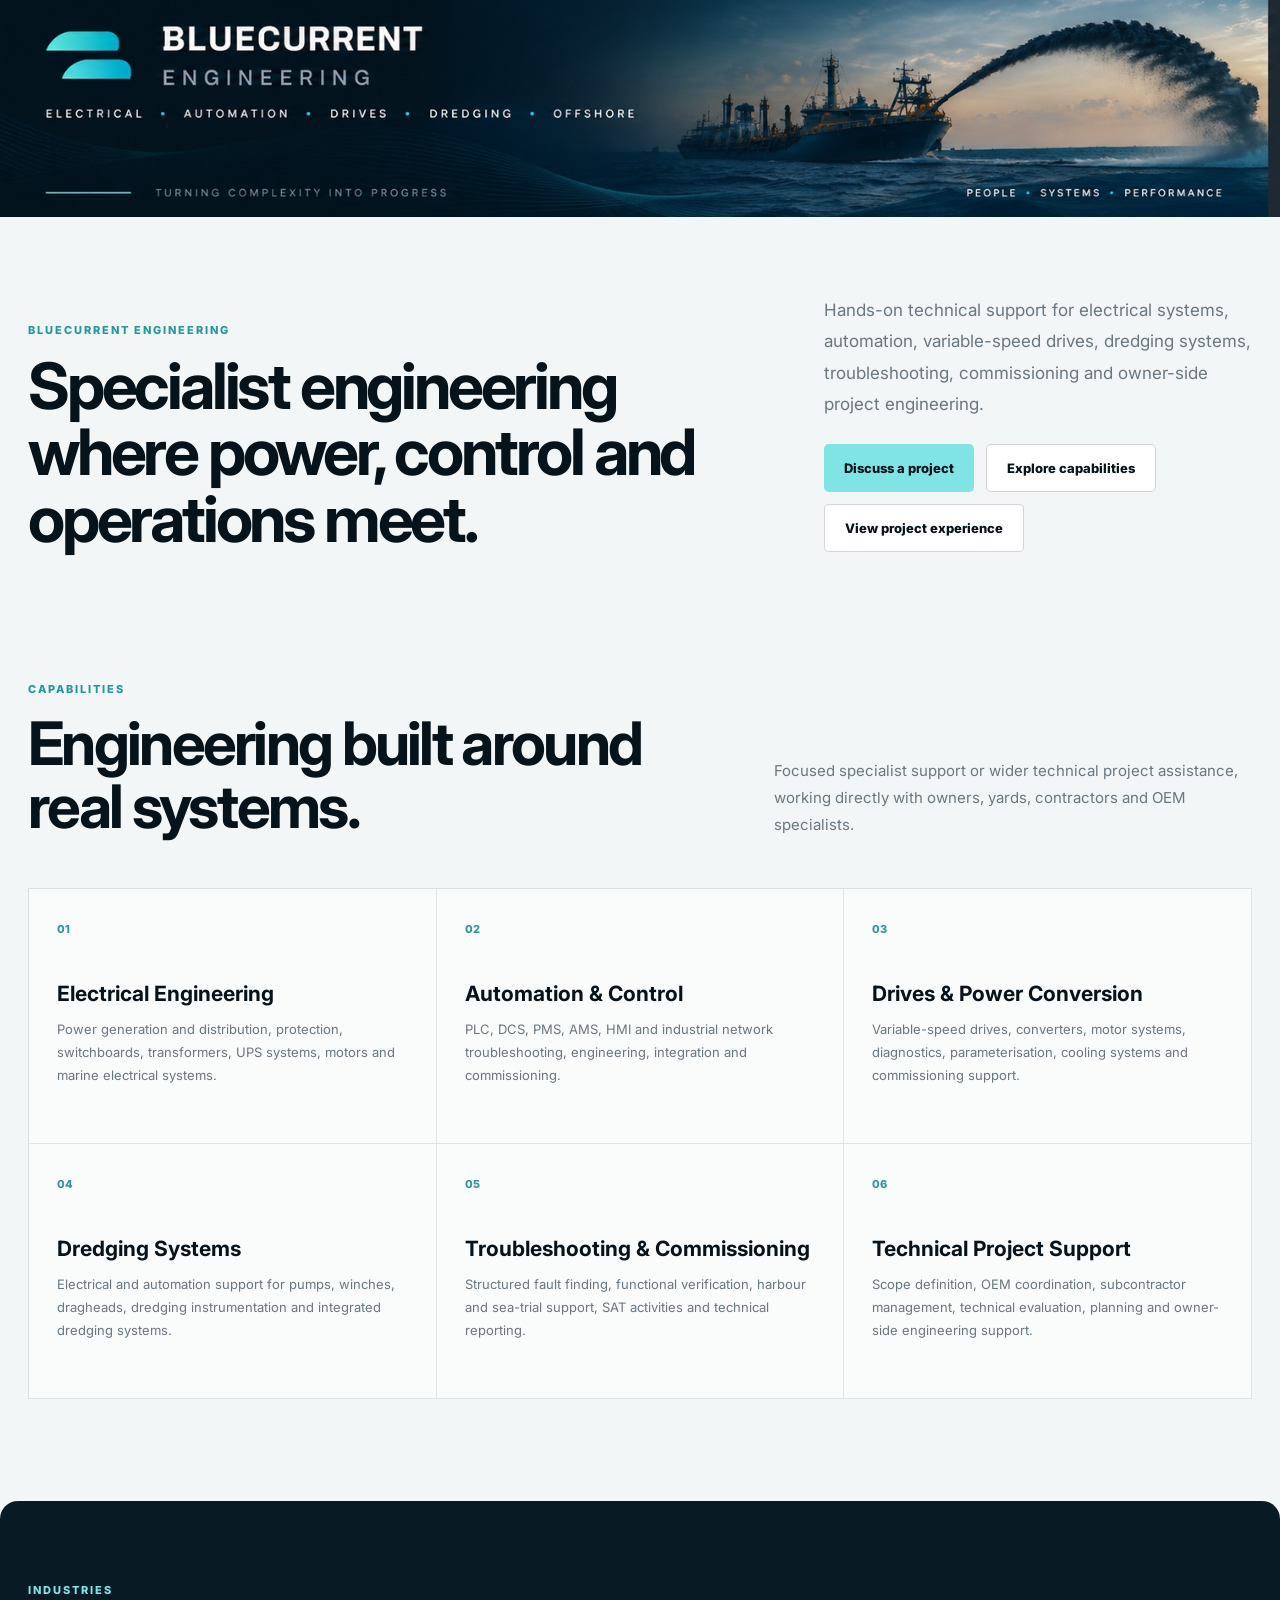
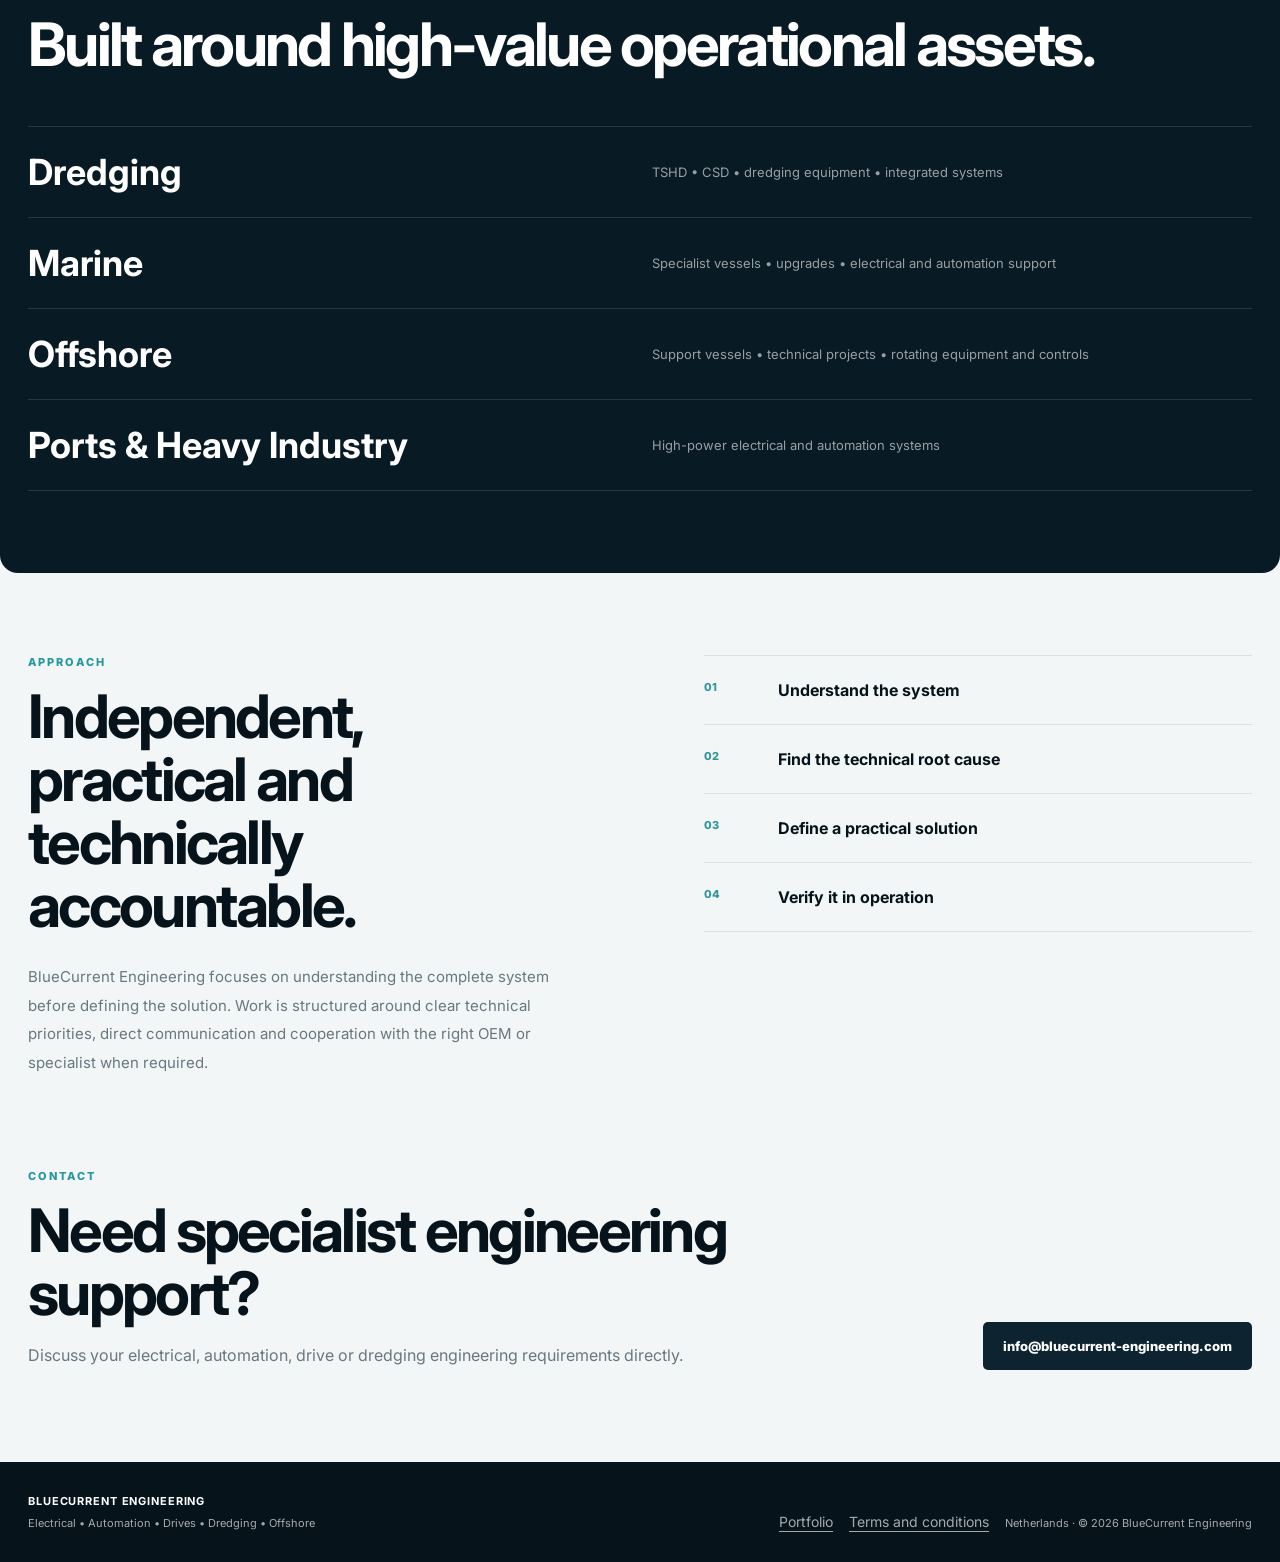
==== commit 702ab107: "Add portfolio of vessel commissioning, drives and terminal automation experience" ====
--- a/index.html
+++ b/index.html
@@ -28,6 +28,7 @@
           <div class="intro-actions">
             <a class="button button-primary" href="mailto:info@bluecurrent-engineering.com">Discuss a project</a>
             <a class="button button-dark-outline" href="#services">Explore capabilities</a>
+            <a class="button button-dark-outline" href="portfolio.html">View project experience</a>
           </div>
         </div>
       </div>
@@ -58,8 +59,7 @@
     <section class="contact"><div><span class="section-kicker">Contact</span><h2>Need specialist engineering support?</h2><p>Discuss your electrical, automation, drive or dredging engineering requirements directly.</p></div><a class="button button-dark" href="mailto:info@bluecurrent-engineering.com">info@bluecurrent-engineering.com</a></section>
   </main>
 
-  <footer><div><strong>BLUECURRENT ENGINEERING</strong><span>Electrical • Automation • Drives • Dredging • Offshore</span></div><div><a href="terms-and-conditions.html">Terms and conditions</a><div>Netherlands · © <span id="year"></span> BlueCurrent Engineering</div></div></footer>
+  <footer><div><strong>BLUECURRENT ENGINEERING</strong><span>Electrical • Automation • Drives • Dredging • Offshore</span></div><div><a href="portfolio.html">Portfolio</a><a href="terms-and-conditions.html">Terms and conditions</a><div>Netherlands · © <span id="year"></span> BlueCurrent Engineering</div></div></footer>
   <script src="script.js"></script>
 </body>
 </html>
-
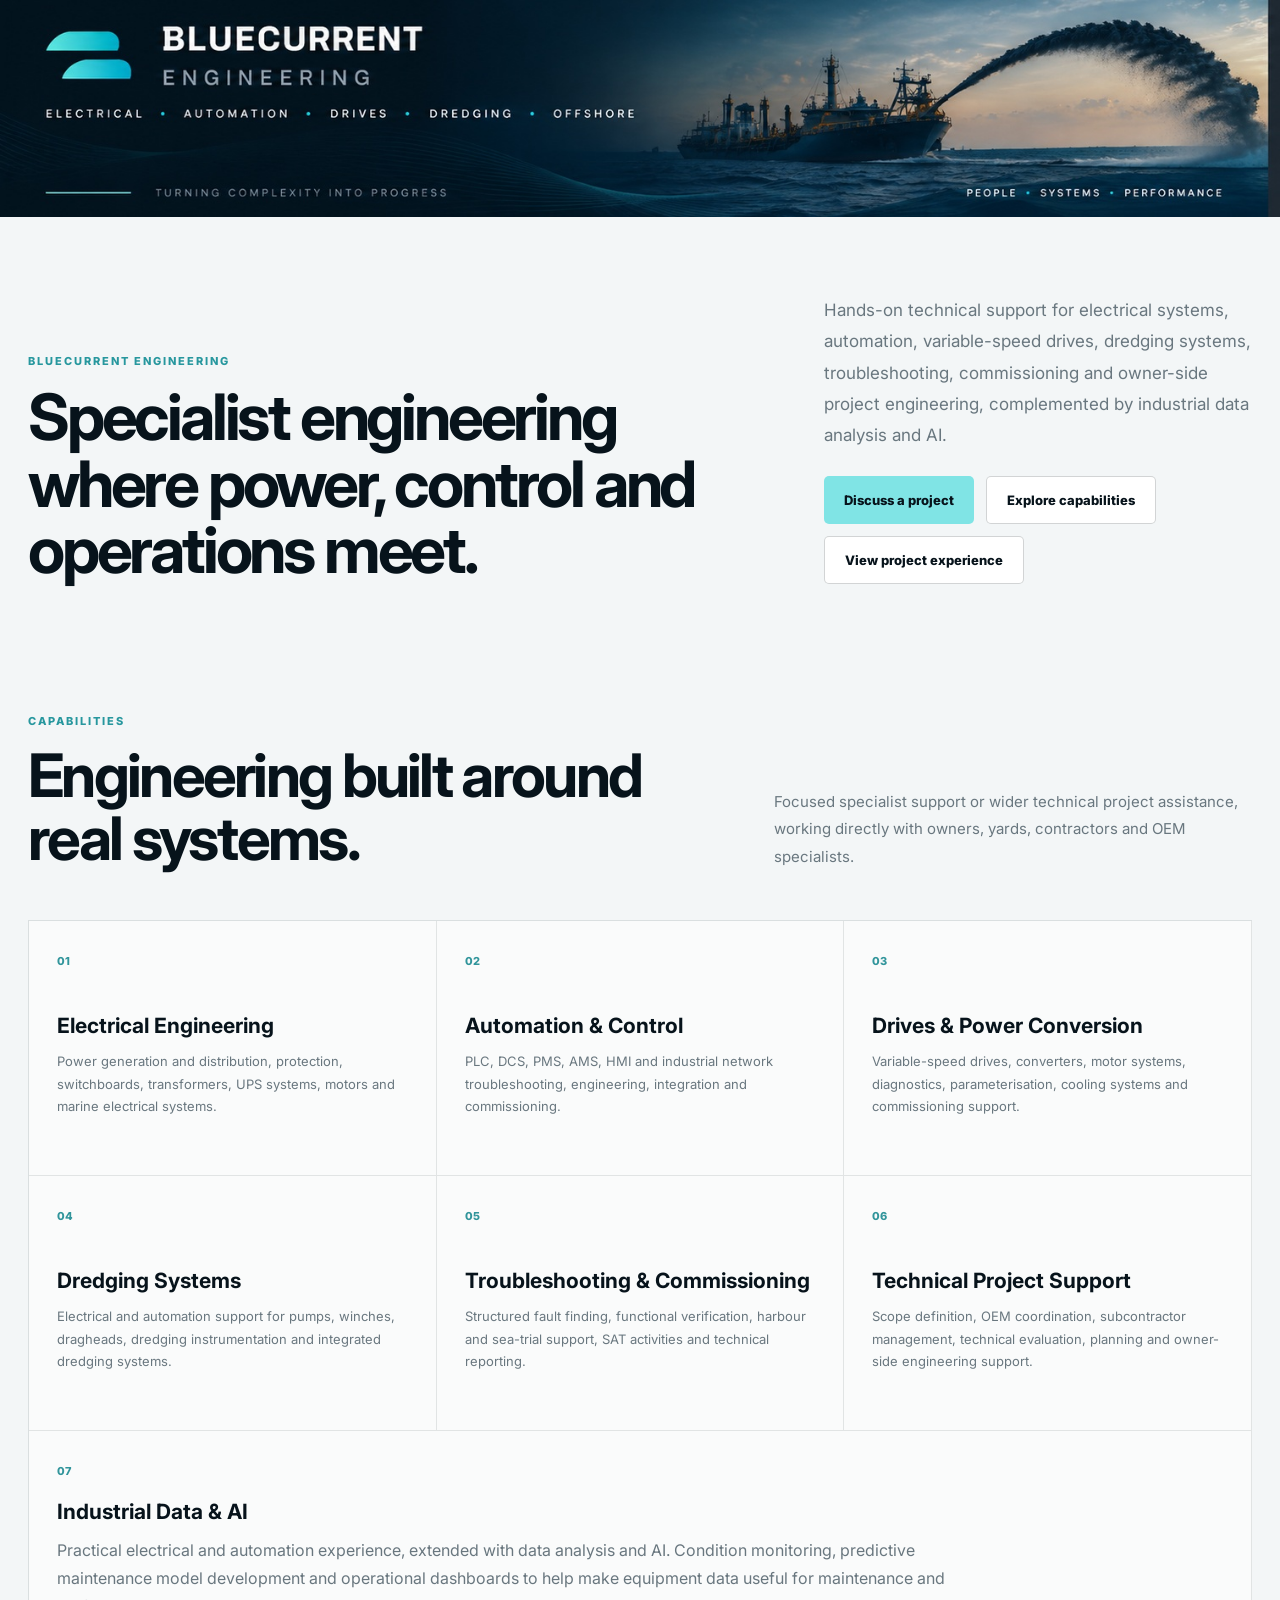
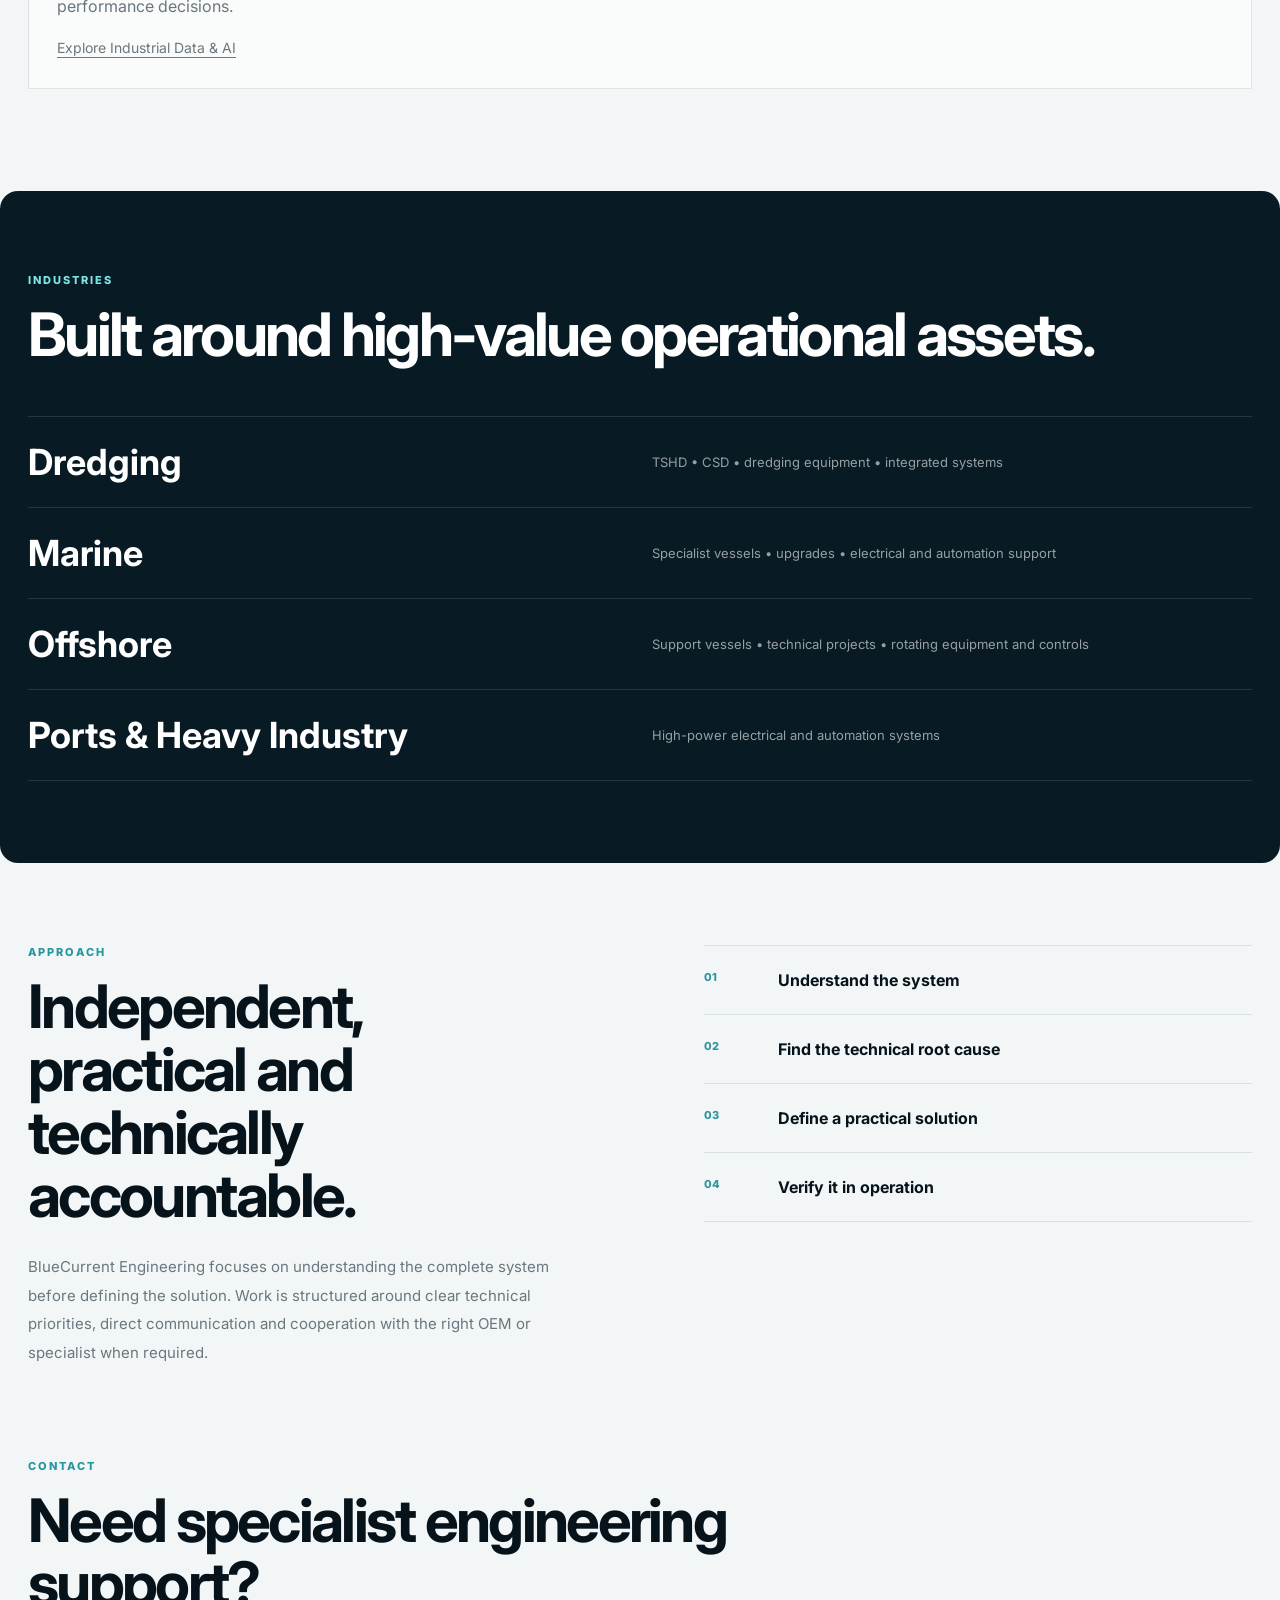
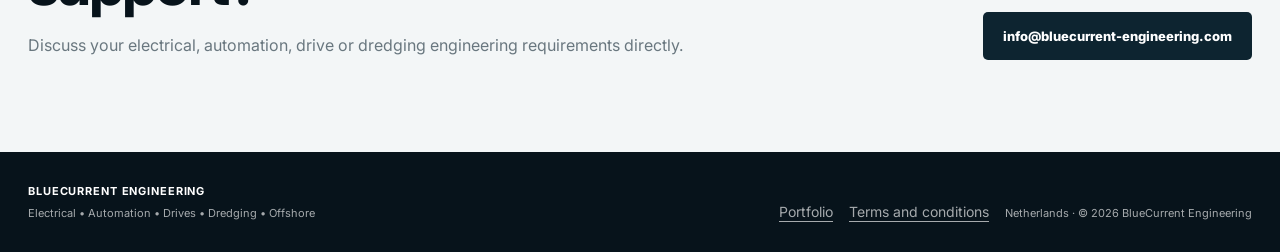
==== commit fb3e6080: "Add Industrial Data and AI capabilities to homepage and portfolio" ====
--- a/index.html
+++ b/index.html
@@ -24,7 +24,7 @@
           <h1>Specialist engineering where power, control and operations meet.</h1>
         </div>
         <div class="intro-side">
-          <p>Hands-on technical support for electrical systems, automation, variable-speed drives, dredging systems, troubleshooting, commissioning and owner-side project engineering.</p>
+          <p>Hands-on technical support for electrical systems, automation, variable-speed drives, dredging systems, troubleshooting, commissioning and owner-side project engineering, complemented by industrial data analysis and AI.</p>
           <div class="intro-actions">
             <a class="button button-primary" href="mailto:info@bluecurrent-engineering.com">Discuss a project</a>
             <a class="button button-dark-outline" href="#services">Explore capabilities</a>
@@ -43,6 +43,7 @@
         <article class="service-card"><span>04</span><h3>Dredging Systems</h3><p>Electrical and automation support for pumps, winches, dragheads, dredging instrumentation and integrated dredging systems.</p></article>
         <article class="service-card"><span>05</span><h3>Troubleshooting &amp; Commissioning</h3><p>Structured fault finding, functional verification, harbour and sea-trial support, SAT activities and technical reporting.</p></article>
         <article class="service-card"><span>06</span><h3>Technical Project Support</h3><p>Scope definition, OEM coordination, subcontractor management, technical evaluation, planning and owner-side engineering support.</p></article>
+        <article class="service-card" id="industrial-data-ai" style="grid-column:1 / -1;min-height:0"><span>07</span><h3 style="margin-top:20px">Industrial Data &amp; AI</h3><p style="font-size:16px;max-width:900px">Practical electrical and automation experience, extended with data analysis and AI. Condition monitoring, predictive maintenance model development and operational dashboards to help make equipment data useful for maintenance and performance decisions.</p><p style="margin-top:16px"><a href="portfolio.html#industrial-data-ai" style="font-size:14px;text-decoration:underline;text-underline-offset:4px">Explore Industrial Data &amp; AI</a></p></article>
       </div>
     </section>
 
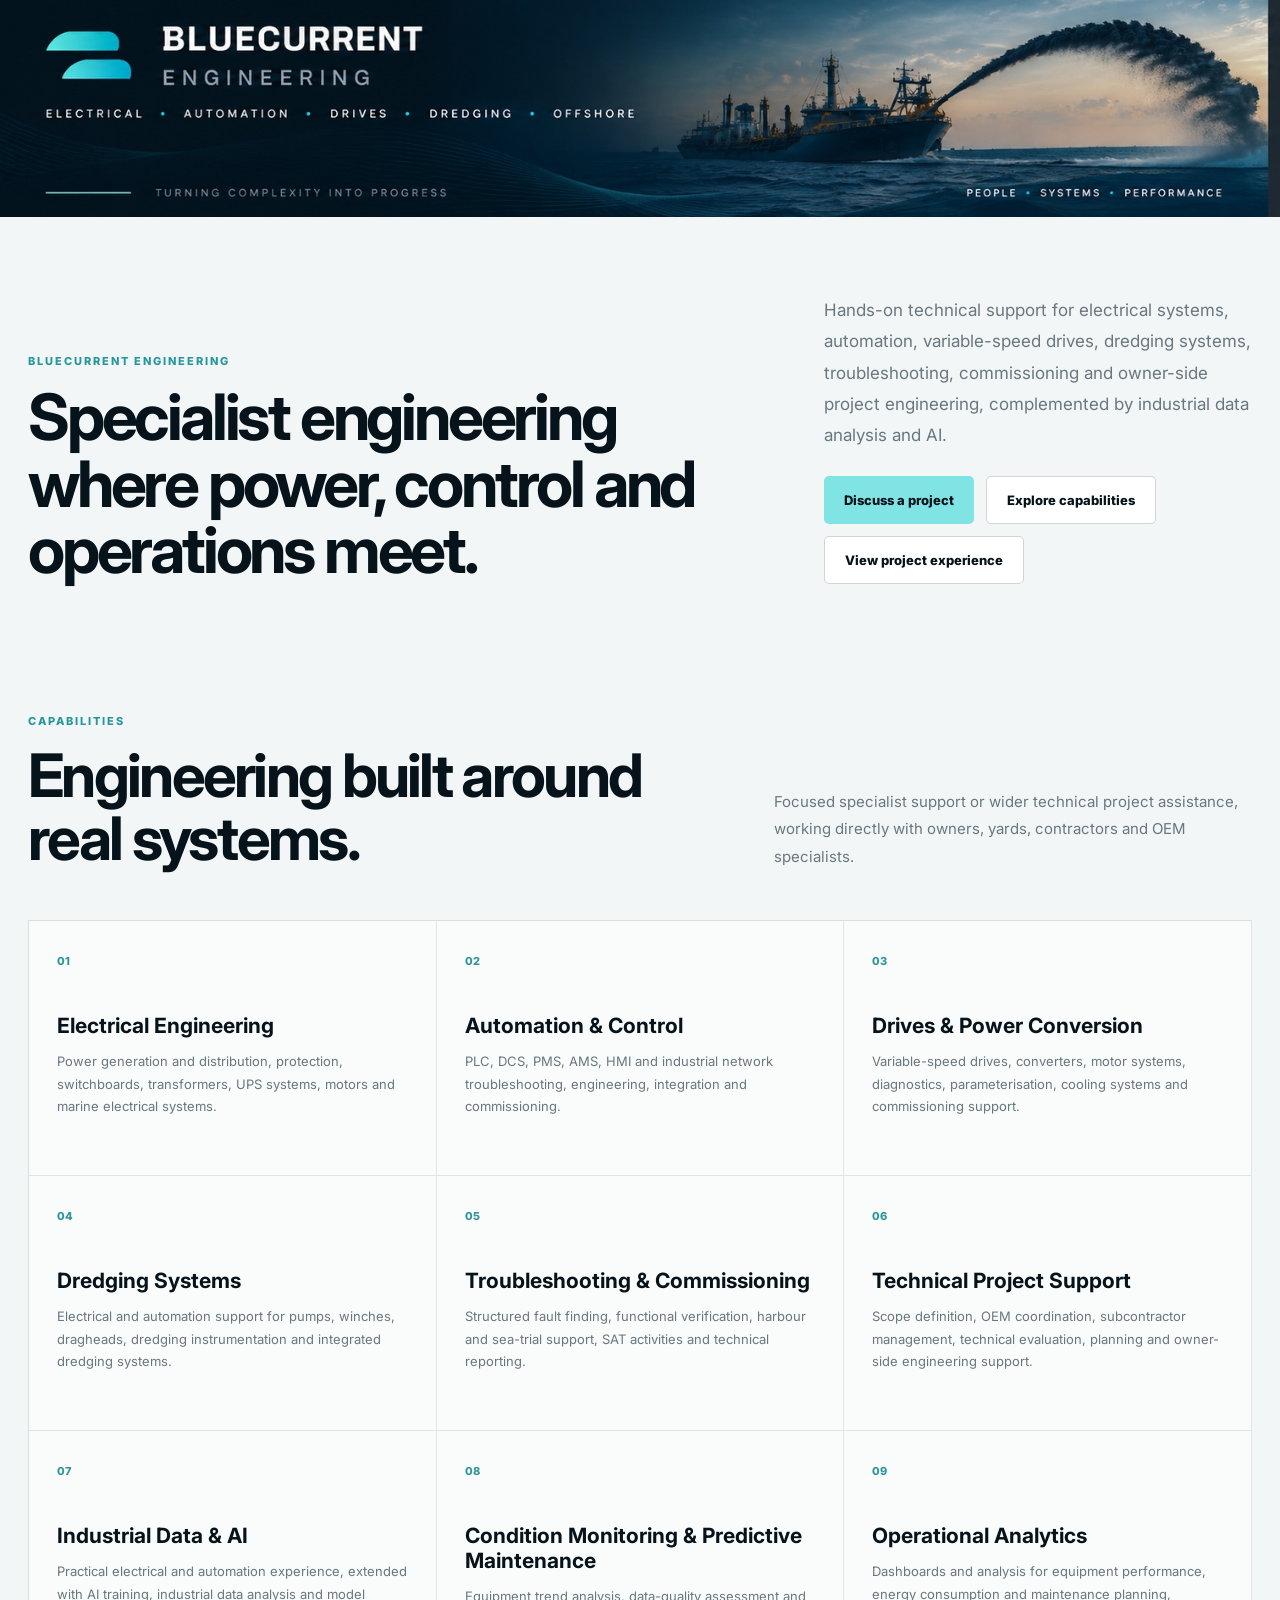
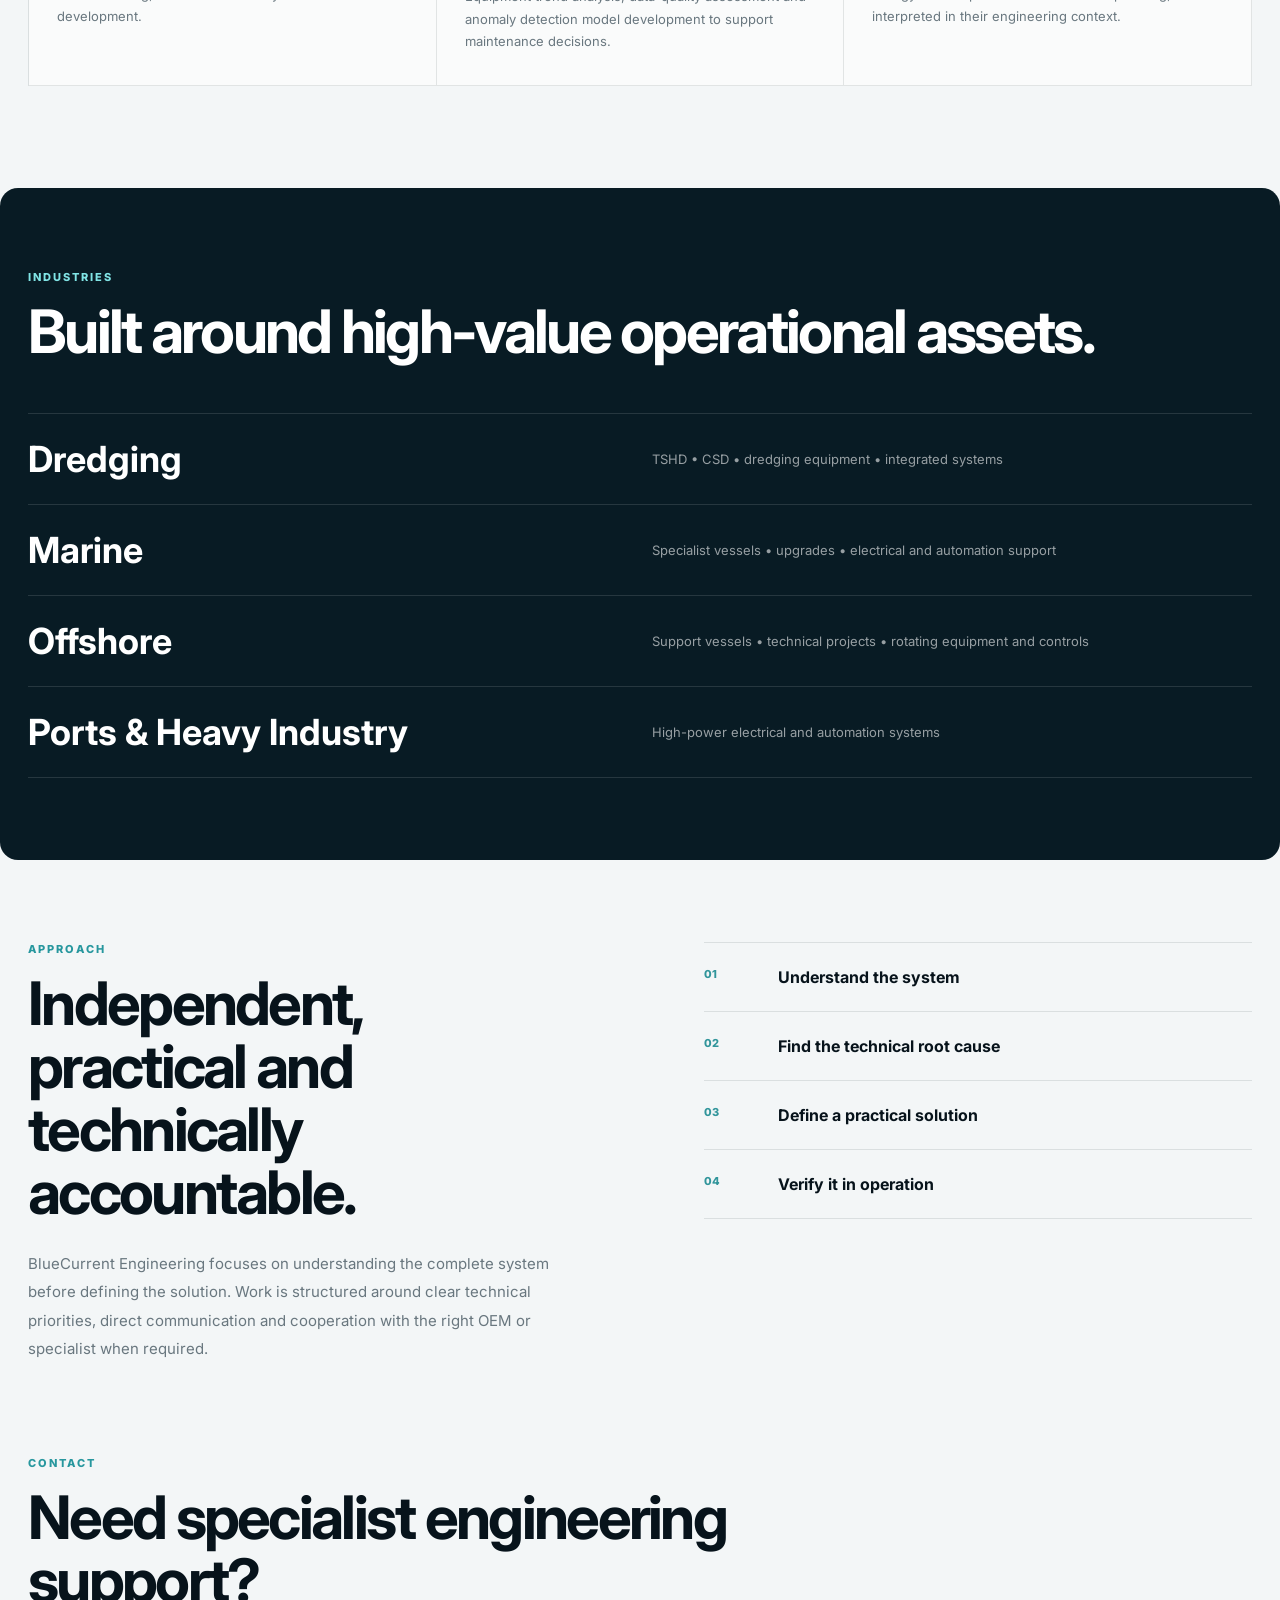
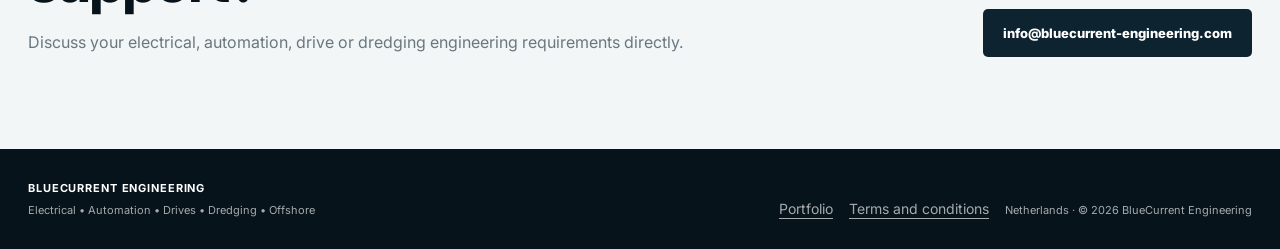
==== commit 61362096: "Balance capabilities into nine cards and feature AI near portfolio top" ====
--- a/index.html
+++ b/index.html
@@ -43,7 +43,9 @@
         <article class="service-card"><span>04</span><h3>Dredging Systems</h3><p>Electrical and automation support for pumps, winches, dragheads, dredging instrumentation and integrated dredging systems.</p></article>
         <article class="service-card"><span>05</span><h3>Troubleshooting &amp; Commissioning</h3><p>Structured fault finding, functional verification, harbour and sea-trial support, SAT activities and technical reporting.</p></article>
         <article class="service-card"><span>06</span><h3>Technical Project Support</h3><p>Scope definition, OEM coordination, subcontractor management, technical evaluation, planning and owner-side engineering support.</p></article>
-        <article class="service-card" id="industrial-data-ai" style="grid-column:1 / -1;min-height:0"><span>07</span><h3 style="margin-top:20px">Industrial Data &amp; AI</h3><p style="font-size:16px;max-width:900px">Practical electrical and automation experience, extended with data analysis and AI. Condition monitoring, predictive maintenance model development and operational dashboards to help make equipment data useful for maintenance and performance decisions.</p><p style="margin-top:16px"><a href="portfolio.html#industrial-data-ai" style="font-size:14px;text-decoration:underline;text-underline-offset:4px">Explore Industrial Data &amp; AI</a></p></article>
+        <article class="service-card"><span>07</span><h3>Industrial Data &amp; AI</h3><p>Practical electrical and automation experience, extended with AI training, industrial data analysis and model development.</p></article>
+        <article class="service-card"><span>08</span><h3>Condition Monitoring &amp; Predictive Maintenance</h3><p>Equipment trend analysis, data-quality assessment and anomaly detection model development to support maintenance decisions.</p></article>
+        <article class="service-card"><span>09</span><h3>Operational Analytics</h3><p>Dashboards and analysis for equipment performance, energy consumption and maintenance planning, interpreted in their engineering context.</p></article>
       </div>
     </section>
 
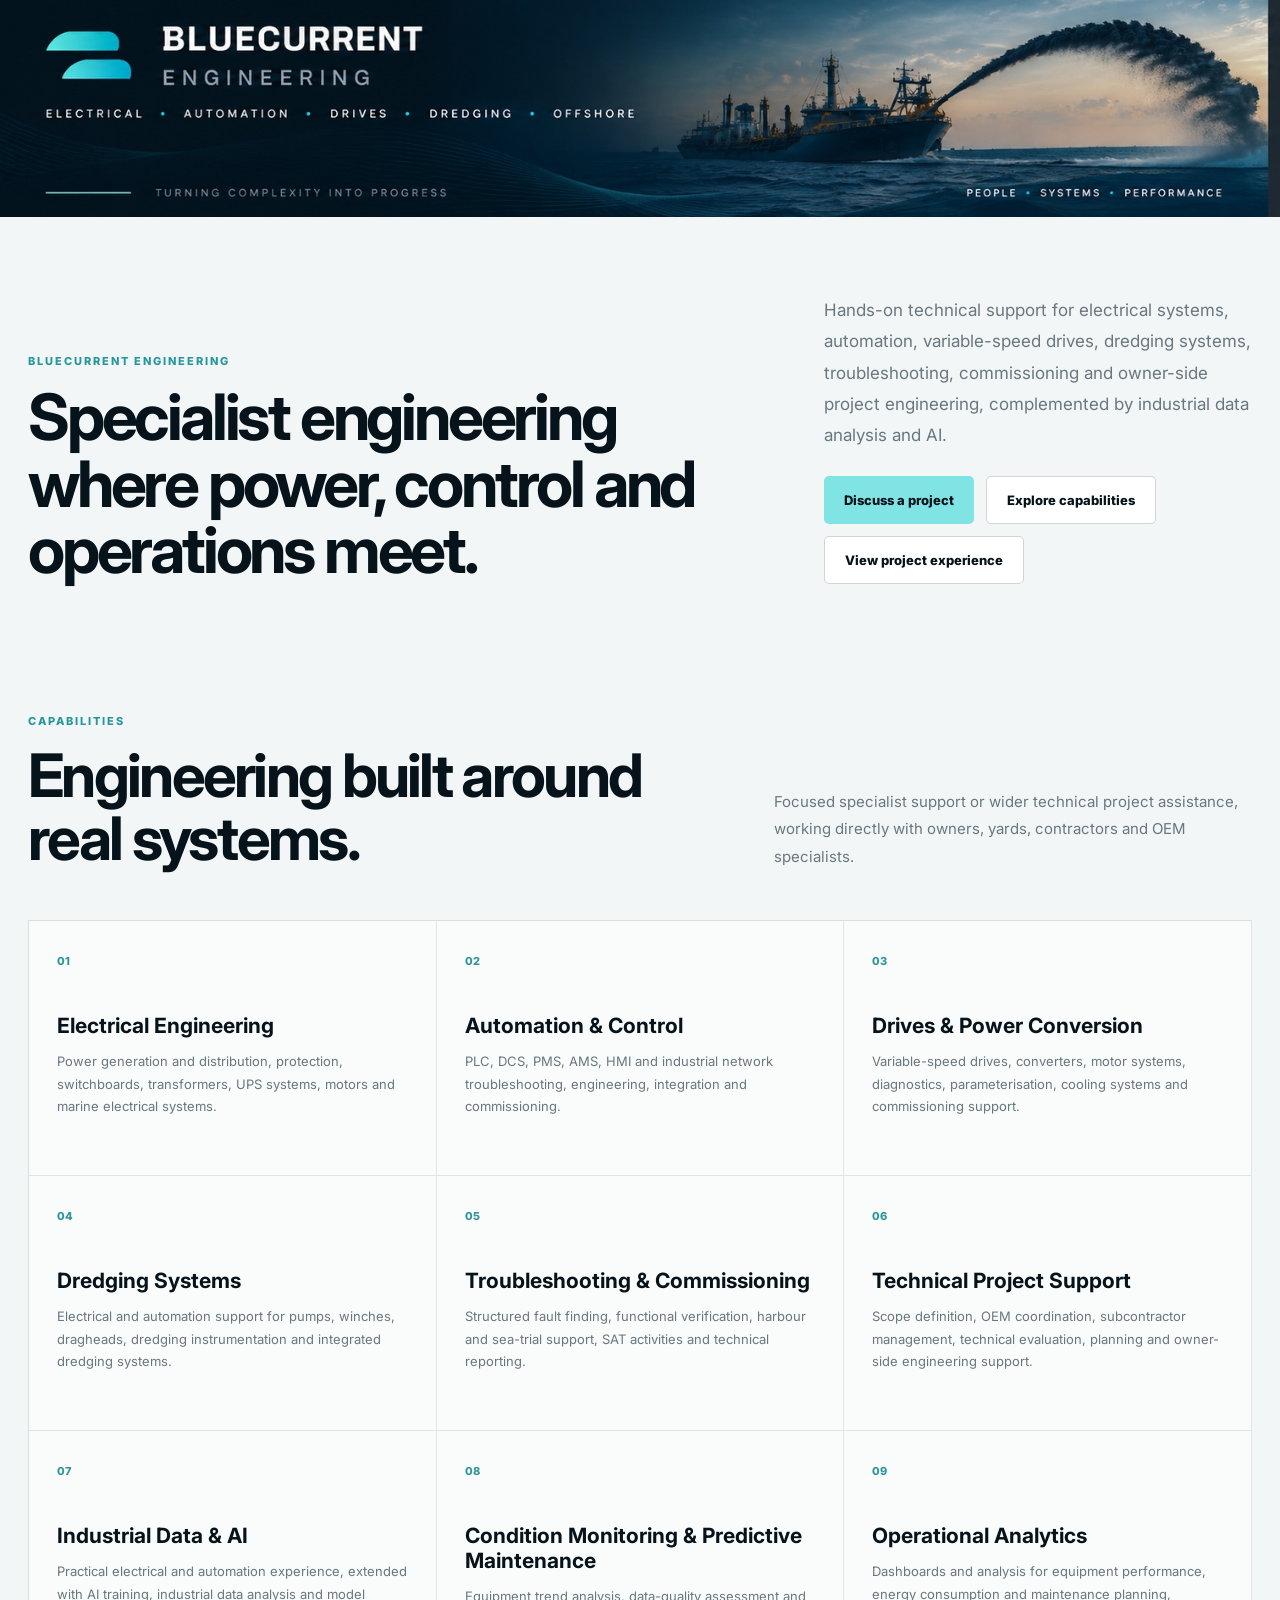
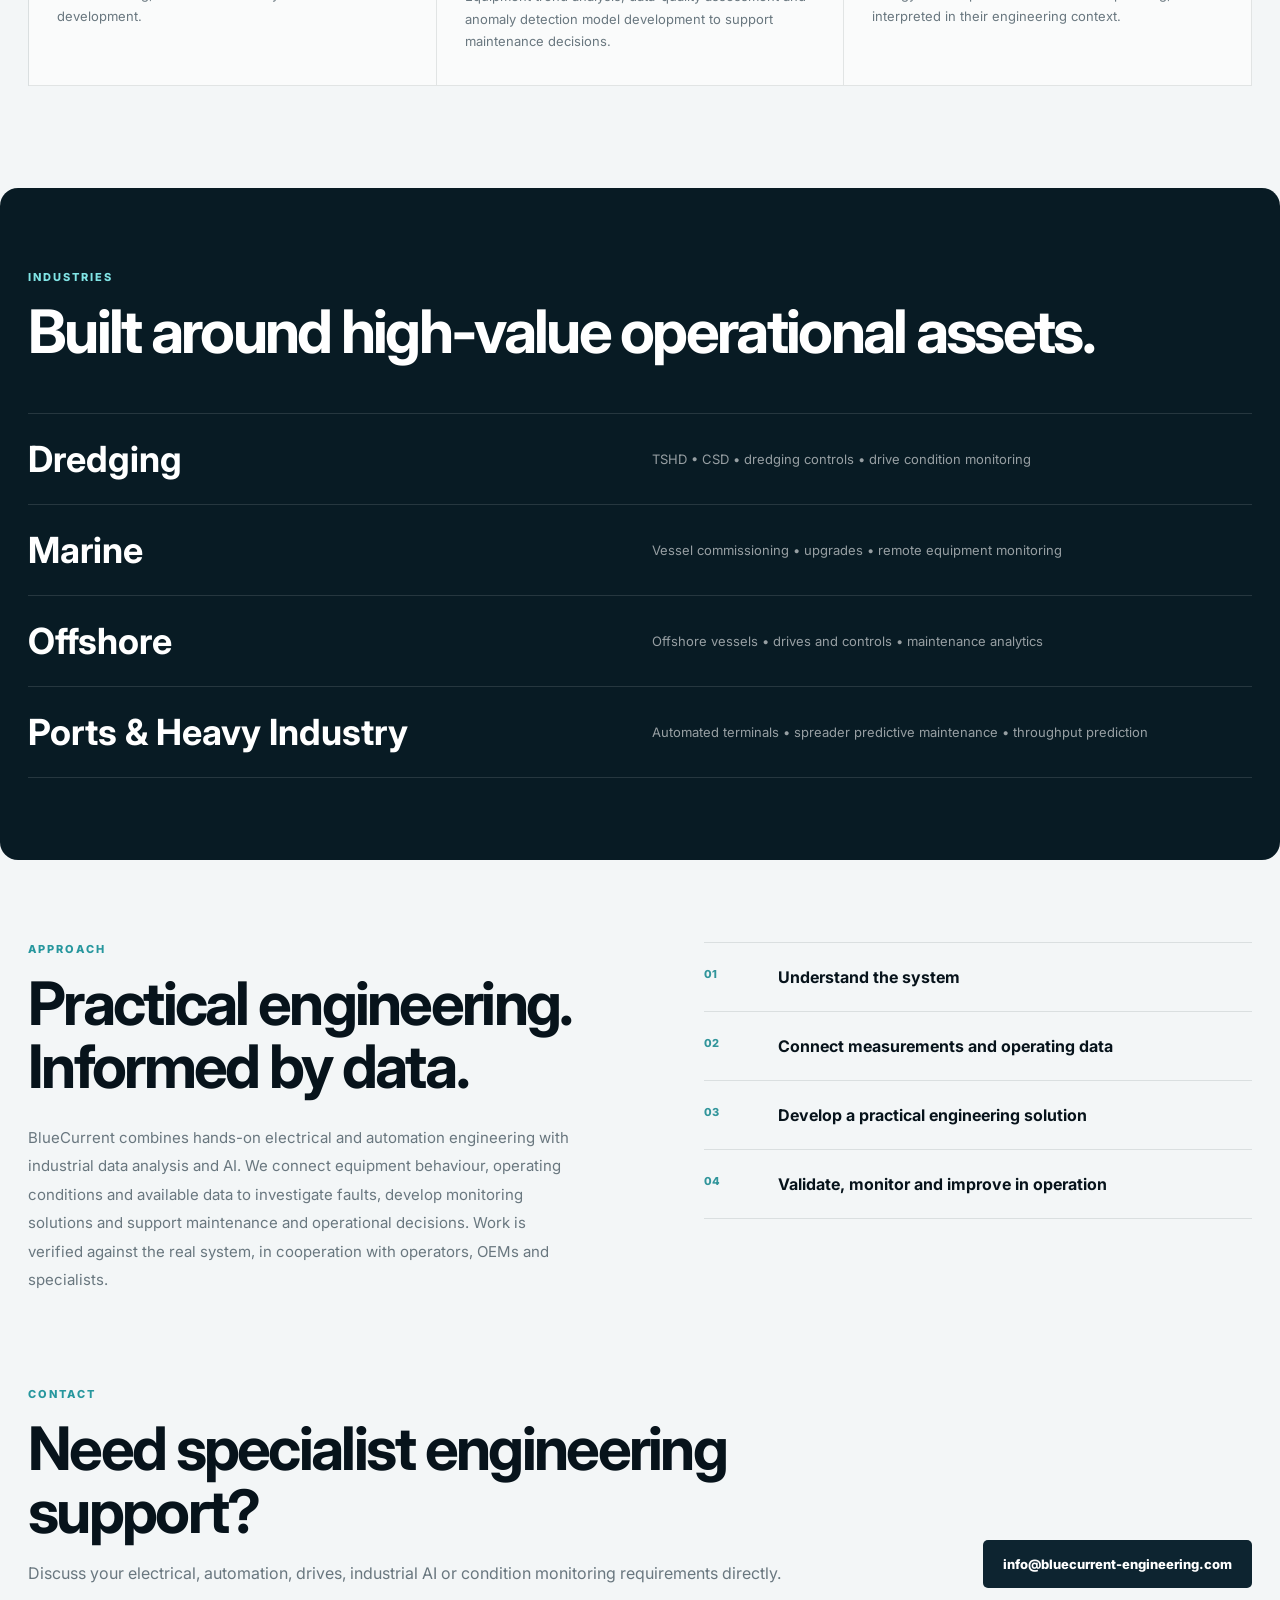
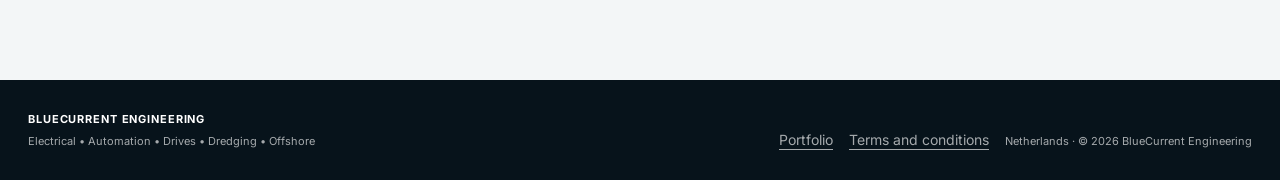
==== commit afeaf26d: "Add industrial AI project examples and update industries and engineering approach" ====
--- a/index.html
+++ b/index.html
@@ -51,15 +51,15 @@
 
     <section class="section industries" id="industries">
       <div class="section-heading compact"><div><span class="section-kicker">Industries</span><h2>Built around high-value operational assets.</h2></div></div>
-      <div class="industry-list"><div><strong>Dredging</strong><span>TSHD • CSD • dredging equipment • integrated systems</span></div><div><strong>Marine</strong><span>Specialist vessels • upgrades • electrical and automation support</span></div><div><strong>Offshore</strong><span>Support vessels • technical projects • rotating equipment and controls</span></div><div><strong>Ports &amp; Heavy Industry</strong><span>High-power electrical and automation systems</span></div></div>
+      <div class="industry-list"><div><strong>Dredging</strong><span>TSHD • CSD • dredging controls • drive condition monitoring</span></div><div><strong>Marine</strong><span>Vessel commissioning • upgrades • remote equipment monitoring</span></div><div><strong>Offshore</strong><span>Offshore vessels • drives and controls • maintenance analytics</span></div><div><strong>Ports &amp; Heavy Industry</strong><span>Automated terminals • spreader predictive maintenance • throughput prediction</span></div></div>
     </section>
 
     <section class="section approach" id="approach">
-      <div class="approach-copy"><span class="section-kicker">Approach</span><h2>Independent, practical and technically accountable.</h2><p>BlueCurrent Engineering focuses on understanding the complete system before defining the solution. Work is structured around clear technical priorities, direct communication and cooperation with the right OEM or specialist when required.</p></div>
-      <div class="principles"><div><span>01</span><strong>Understand the system</strong></div><div><span>02</span><strong>Find the technical root cause</strong></div><div><span>03</span><strong>Define a practical solution</strong></div><div><span>04</span><strong>Verify it in operation</strong></div></div>
+      <div class="approach-copy"><span class="section-kicker">Approach</span><h2>Practical engineering.<br>Informed by data.</h2><p>BlueCurrent combines hands-on electrical and automation engineering with industrial data analysis and AI. We connect equipment behaviour, operating conditions and available data to investigate faults, develop monitoring solutions and support maintenance and operational decisions. Work is verified against the real system, in cooperation with operators, OEMs and specialists.</p></div>
+      <div class="principles"><div><span>01</span><strong>Understand the system</strong></div><div><span>02</span><strong>Connect measurements and operating data</strong></div><div><span>03</span><strong>Develop a practical engineering solution</strong></div><div><span>04</span><strong>Validate, monitor and improve in operation</strong></div></div>
     </section>
 
-    <section class="contact"><div><span class="section-kicker">Contact</span><h2>Need specialist engineering support?</h2><p>Discuss your electrical, automation, drive or dredging engineering requirements directly.</p></div><a class="button button-dark" href="mailto:info@bluecurrent-engineering.com">info@bluecurrent-engineering.com</a></section>
+    <section class="contact"><div><span class="section-kicker">Contact</span><h2>Need specialist engineering support?</h2><p>Discuss your electrical, automation, drives, industrial AI or condition monitoring requirements directly.</p></div><a class="button button-dark" href="mailto:info@bluecurrent-engineering.com">info@bluecurrent-engineering.com</a></section>
   </main>
 
   <footer><div><strong>BLUECURRENT ENGINEERING</strong><span>Electrical • Automation • Drives • Dredging • Offshore</span></div><div><a href="portfolio.html">Portfolio</a><a href="terms-and-conditions.html">Terms and conditions</a><div>Netherlands · © <span id="year"></span> BlueCurrent Engineering</div></div></footer>
